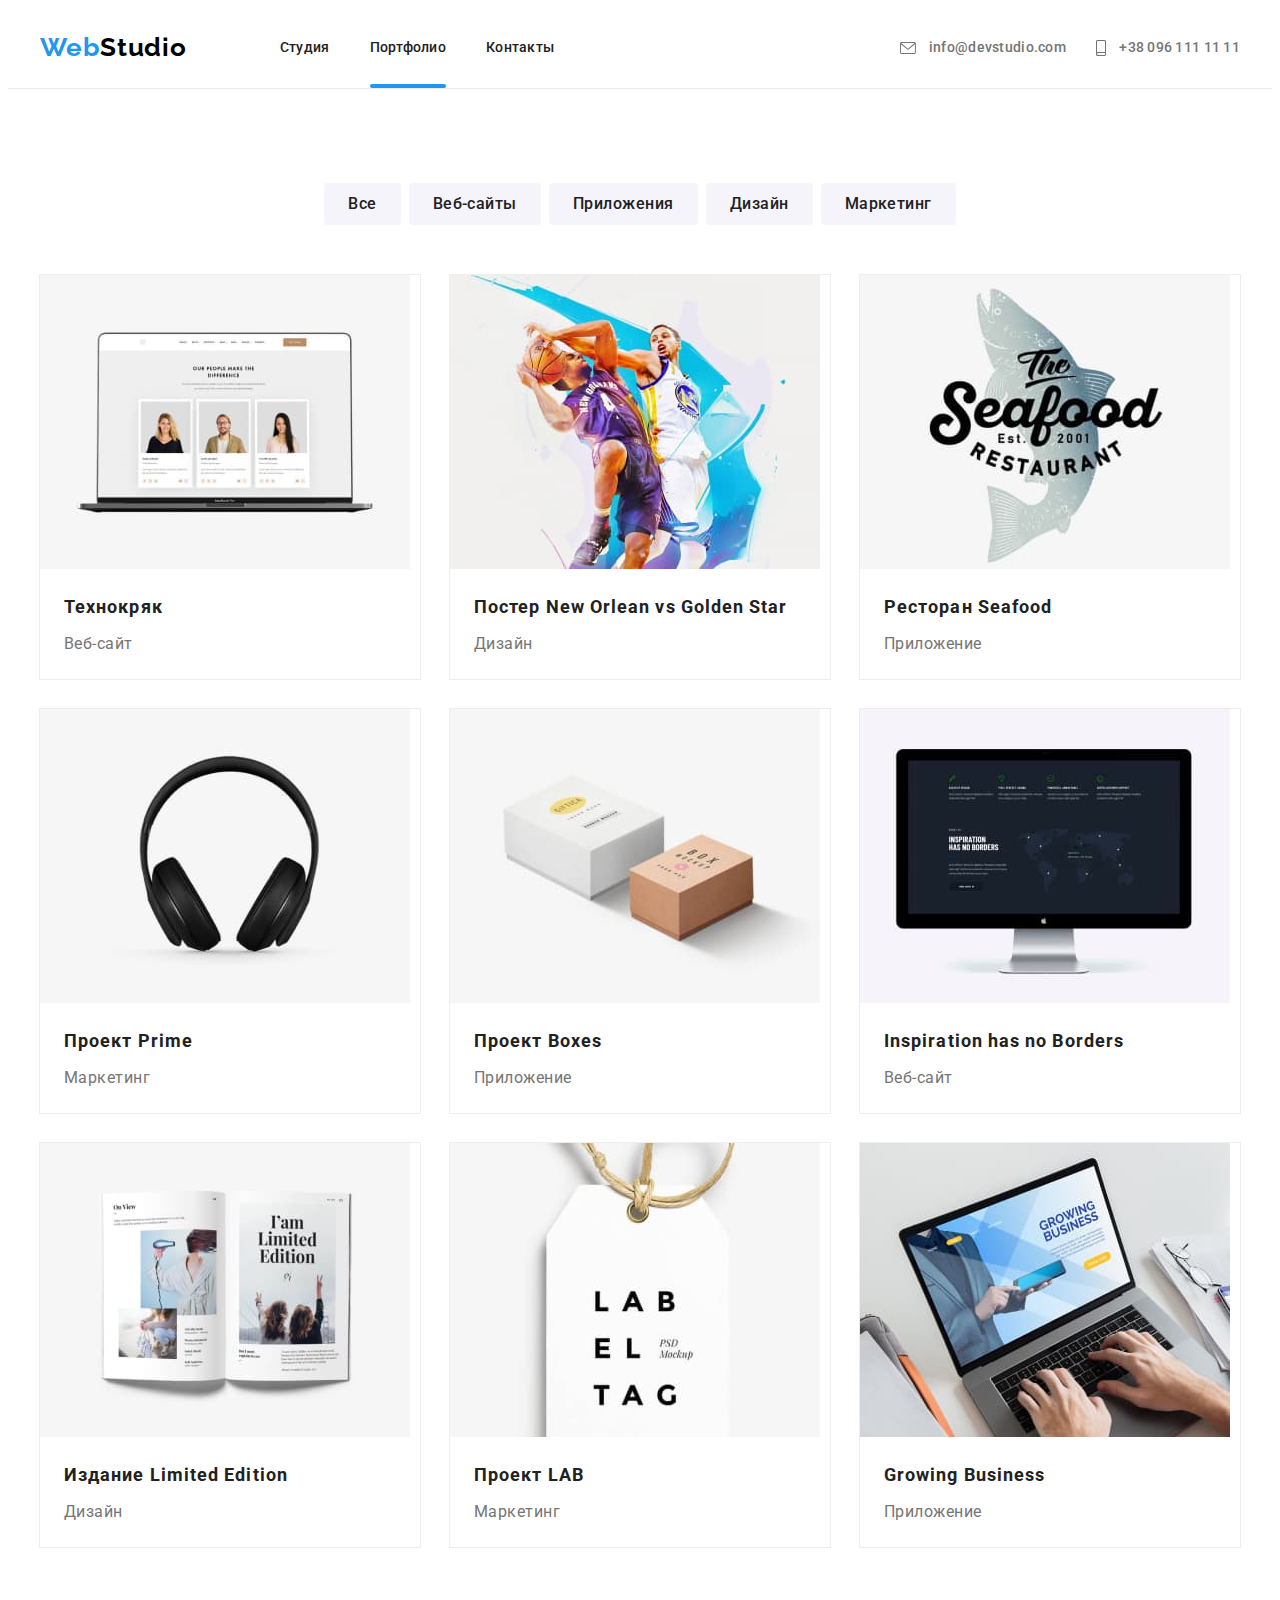
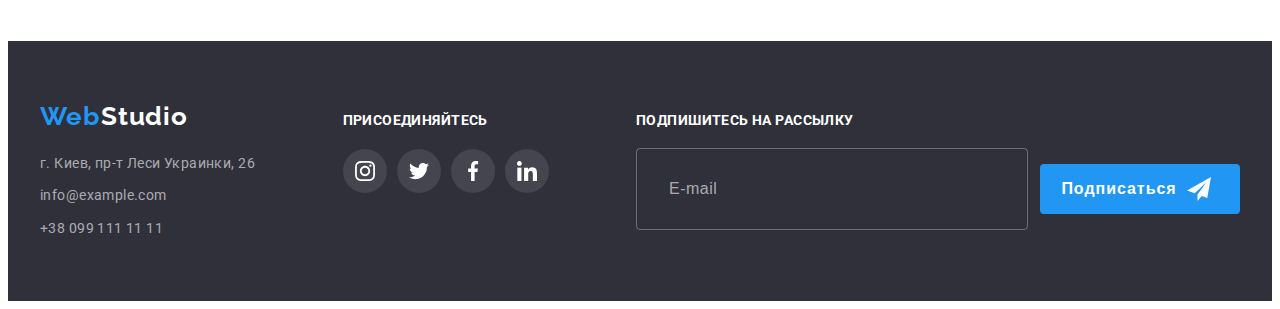
==== portfolio.html @ 78d4ad28 "align svg" ====
<!DOCTYPE html>
<html lang="ru">
  <head>
    <meta charset="UTF-8" />
    <meta http-equiv="X-UA-Compatible" content="IE=edge" />
    <meta name="viewport" content="width=device-width, initial-scale=1.0" />
    <title lang="en">Portfolio</title>
    <link rel="preconnect" href="https://fonts.googleapis.com" />
    <link rel="preconnect" href="https://fonts.gstatic.com" crossorigin />
    <link
      href="https://fonts.googleapis.com/css2?family=Raleway:wght@700&family=Roboto:wght@400;500;700;900&display=swap"
      rel="stylesheet"
    />
    <link
      rel="stylesheet"
      href="https://cdnjs.cloudflare.com/ajax/libs/modern-normalize/1.1.0/modern-normalize.min.css"
      integrity="sha512-wpPYUAdjBVSE4KJnH1VR1HeZfpl1ub8YT/NKx4PuQ5NmX2tKuGu6U/JRp5y+Y8XG2tV+wKQpNHVUX03MfMFn9Q=="
      crossorigin="anonymous"
      referrerpolicy="no-referrer"
    />
    <link rel="stylesheet" href="./css/styles.css" />
  </head>
  <body>
    <!--header-->
    <header class="header">
      <div class="container nav-holder">
        <nav class="header-navigation">
          <a class="header-logo link" href="/">
            <span class="header-web" lang="en">Web</span>
            <span class="header-studio" lang="en">Studio</span>
          </a>
          <ul class="header-list list">
            <li class="header-item">
              <a class="header-link link" href="./index.html">Студия</a>
            </li>
            <li class="header-item">
              <a class="header-link link underline" href="./portfolio.html"
                >Портфолио</a
              >
            </li>
            <li class="header-item">
              <a class="header-link link" href="">Контакты</a>
            </li>
          </ul>
        </nav>
        <ul class="header-contacts-list list">
          <li class="header-contacts">
            <a class="header-mail link" href="mailto:info@devstudio.com ">
              <svg class="header-icon" width="16" height="12">
                <use href="./images/decore/icons.svg#icon-envelope"></use>
              </svg>
              info@devstudio.com
            </a>
          </li>
          <li class="header-contacts">
            <a class="header-tel link" href="tel:+380961111111">
              <svg class="header-icon" width="10" height="16">
                <use href="./images/decore/icons.svg#icon-tel"></use>
              </svg>
              +38 096 111 11 11
            </a>
          </li>
        </ul>
      </div>
    </header>
    <!--main section-->
    <main class="main">
      <section class="portfolio section">
        <div class="container">
          <h1 class="portfolio-title section-title">Портфолио</h1>
          <!--Filters-->
          <ul class="filters list">
            <li class="filters-item">
              <button class="filters-btn" type="button">Все</button>
            </li>
            <li class="filters-item">
              <button class="filters-btn" type="button">Веб-сайты</button>
            </li>
            <li class="filters-item">
              <button class="filters-btn" type="button">Приложения</button>
            </li>
            <li class="filters-item">
              <button class="filters-btn" type="button">Дизайн</button>
            </li>
            <li class="filters-item">
              <button class="filters-btn" type="button">Маркетинг</button>
            </li>
          </ul>
          <!--Projects-->
          <ul class="projects list">
            <li class="projects-item">
              <a class="projects-link link" href="">
                <div class="projects-overlay">
                  <img
                    class="projects-img"
                    src="./images/portfolio-section/portfolio1.jpg"
                    alt="компьютер с открытым веб-сайтом"
                    width="370"
                    height="294"
                  />
                  <div class="projects-item-description">
                    <p class="projects-item-text">
                      Технокряк это современная площадка распространения
                      коронавируса. Компании используют эту платформу для
                      цифрового шпионажа и атак на защищённые сервера
                      конкурентов.
                    </p>
                  </div>
                </div>
                <div class="projects-content">
                  <h2 class="projects-title">Технокряк</h2>
                  <p class="projects-text">Веб-сайт</p>
                </div>
              </a>
            </li>
            <li class="projects-item">
              <a class="projects-link link" href="">
                <div class="projects-overlay">
                  <img
                    class="projects-img"
                    src="./images/portfolio-section/portfolio2.jpg"
                    alt="Два баскетболиста сражаются за мяч на цветном фоне"
                    width="370"
                    height="294"
                  />
                  <div class="projects-item-description">
                    <p class="projects-item-text">
                      Технокряк это современная площадка распространения
                      коронавируса. Компании используют эту платформу для
                      цифрового шпионажа и атак на защищённые сервера
                      конкурентов.
                    </p>
                  </div>
                </div>
                <div class="projects-content">
                  <h2 class="projects-title">
                    Постер <span lang="en"> New Orlean vs Golden Star</span>
                  </h2>
                  <p class="projects-text">Дизайн</p>
                </div>
              </a>
            </li>

            <li class="projects-item">
              <a class="projects-link link" href="">
                <div class="projects-overlay">
                  <img
                    class="projects-img"
                    src="./images/portfolio-section/portfolio3.jpg"
                    alt="логотип ресторана морепродуктов: рыба, а на ней название ресторана"
                    width="370"
                    height="294"
                  />
                  <div class="projects-item-description">
                    <p class="projects-item-text">
                      Технокряк это современная площадка распространения
                      коронавируса. Компании используют эту платформу для
                      цифрового шпионажа и атак на защищённые сервера
                      конкурентов.
                    </p>
                  </div>
                </div>
                <div class="projects-content">
                  <h2 class="projects-title">
                    Ресторан <span lang="en"> Seafood</span>
                  </h2>
                  <p class="projects-text">Приложение</p>
                </div>
              </a>
            </li>
            <li class="projects-item">
              <a class="projects-link link" href="">
                <div class="projects-overlay">
                  <img
                    class="projects-img"
                    src="./images/portfolio-section/portfolio4.jpg"
                    alt="черные наушники на елом фоне"
                    width="370"
                    height="294"
                  />
                  <div class="projects-item-description">
                    <p class="projects-item-text">
                      Технокряк это современная площадка распространения
                      коронавируса. Компании используют эту платформу для
                      цифрового шпионажа и атак на защищённые сервера
                      конкурентов.
                    </p>
                  </div>
                </div>
                <div class="projects-content">
                  <h2 class="projects-title">
                    Проект <span lang="en">Prime</span>
                  </h2>
                  <p class="projects-text">Маркетинг</p>
                </div>
              </a>
            </li>
            <li class="projects-item">
              <a class="projects-link link" href="">
                <div class="projects-overlay">
                  <img
                    class="projects-img"
                    src="./images/portfolio-section/portfolio5.jpg"
                    alt="2 коробки разных размеров и цветов"
                    width="370"
                    height="294"
                  />
                  <div class="projects-item-description">
                    <p class="projects-item-text">
                      Технокряк это современная площадка распространения
                      коронавируса. Компании используют эту платформу для
                      цифрового шпионажа и атак на защищённые сервера
                      конкурентов.
                    </p>
                  </div>
                </div>
                <div class="projects-content">
                  <h2 class="projects-title">
                    Проект <span lang="en"> Boxes</span>
                  </h2>
                  <p class="projects-text">Приложение</p>
                </div>
              </a>
            </li>
            <li class="projects-item">
              <a class="projects-link link" href="">
                <div class="projects-overlay">
                  <img
                    class="projects-img"
                    src="./images/portfolio-section/portfolio6.jpg"
                    alt="Монитор компьютера с открытой веб-страницей"
                    width="370"
                    height="294"
                  />
                  <div class="projects-item-description">
                    <p class="projects-item-text">
                      Технокряк это современная площадка распространения
                      коронавируса. Компании используют эту платформу для
                      цифрового шпионажа и атак на защищённые сервера
                      конкурентов.
                    </p>
                  </div>
                </div>
                <div class="projects-content">
                  <h2 class="projects-title" lang="en">
                    Inspiration has no Borders
                  </h2>
                  <p class="projects-text">Веб-сайт</p>
                </div>
              </a>
            </li>
            <li class="projects-item">
              <a class="projects-link link" href="">
                <div class="projects-overlay">
                  <img
                    class="projects-img"
                    src="./images/portfolio-section/portfolio7.jpg"
                    alt="Разворот глянцевого журнала"
                    width="370"
                    height="294"
                  />
                  <div class="projects-item-description">
                    <p class="projects-item-text">
                      Технокряк это современная площадка распространения
                      коронавируса. Компании используют эту платформу для
                      цифрового шпионажа и атак на защищённые сервера
                      конкурентов.
                    </p>
                  </div>
                </div>
                <div class="projects-content">
                  <h2 class="projects-title">
                    Издание <span lang="en">Limited Edition</span>
                  </h2>
                  <p class="projects-text">Дизайн</p>
                </div>
              </a>
            </li>
            <li class="projects-item">
              <a class="projects-link link" href="">
                <div class="projects-overlay">
                  <img
                    class="projects-img"
                    src="./images/portfolio-section/portfolio8.jpg"
                    alt="Бумажный ярлычок на нитке"
                    width="370"
                    height="294"
                  />
                  <div class="projects-item-description">
                    <p class="projects-item-text">
                      Технокряк это современная площадка распространения
                      коронавируса. Компании используют эту платформу для
                      цифрового шпионажа и атак на защищённые сервера
                      конкурентов.
                    </p>
                  </div>
                </div>
                <div class="projects-content">
                  <h2 class="projects-title">
                    Проект <span lang="en">LAB </span>
                  </h2>
                  <p class="projects-text">Маркетинг</p>
                </div>
              </a>
            </li>
            <li class="projects-item">
              <a class="projects-link link" href="">
                <div class="projects-overlay">
                  <img
                    class="projects-img"
                    src="./images/portfolio-section/portfolio9.jpg"
                    alt="Ноутбук с открытой страницей сайта"
                    width="370"
                    height="294"
                  />
                  <div class="projects-item-description">
                    <p class="projects-item-text">
                      Технокряк это современная площадка распространения
                      коронавируса. Компании используют эту платформу для
                      цифрового шпионажа и атак на защищённые сервера
                      конкурентов.
                    </p>
                  </div>
                </div>
                <div class="projects-content">
                  <h2 class="projects-title" lang="en">Growing Business</h2>
                  <p class="projects-text">Приложение</p>
                </div>
              </a>
            </li>
          </ul>
        </div>
      </section>
    </main>

    <footer class="footer">
      <div class="container footer-links">
        <address class="footer-address">
          <a class="footer-logo link" href="/">
            <span class="footer-web" lang="en">Web</span>
            <span class="footer-studio" lang="en">Studio</span>
          </a>
          <ul class="footer-contacts list">
            <li class="footer-contact-item">
              <a
                class="footer-address-link link"
                href="https://goo.gl/maps/x1Q4HFGsdDY8duNA9"
                target="_blank"
                rel="noopener noreferrer"
              >
                г. Киев, пр-т Леси Украинки, 26
              </a>
            </li>
            <li class="footer-contact-item">
              <a
                class="footer-address-link mail link"
                href="mailto:info@example.com"
                >info@example.com</a
              >
            </li>
            <li class="footer-contact-item">
              <a class="footer-address-link tel link" href="tel:+380991111111"
                >+38 099 111 11 11</a
              >
            </li>
          </ul>
        </address>
        <div class="footer-social">
          <h2 class="footer-social-title">присоединяйтесь</h2>
          <ul class="footer-social-list list">
            <li class="footer-social-item">
              <a href="" class="footer-social-link link">
                <svg class="footer-social-icon" width="20" height="20">
                  <use href="./images/decore/icons.svg#icon-instagram"></use>
                </svg>
              </a>
            </li>
            <li class="footer-social-item">
              <a href="" class="footer-social-link link">
                <svg class="footer-social-icon" width="20" height="20">
                  <use href="./images/decore/icons.svg#icon-twitter"></use>
                </svg>
              </a>
            </li>
            <li class="footer-social-item">
              <a href="" class="footer-social-link link">
                <svg class="footer-social-icon" width="20" height="20">
                  <use href="./images/decore/icons.svg#icon-facebook"></use>
                </svg>
              </a>
            </li>
            <li class="footer-social-item">
              <a href="" class="footer-social-link link">
                <svg class="footer-social-icon" width="20" height="20">
                  <use href="./images/decore/icons.svg#icon-linkedin"></use>
                </svg>
              </a>
            </li>
          </ul>
        </div>
        <!-- NEW form  -->

        <form action="#" class="footer-form">
          <h2 class="footer-email-title">Подпишитесь на рассылку</h2>
          <div class="footer-email-send">
            <input
              class="footer-email-input"
              type="email"
              name="email"
              id="footer-email"
              placeholder="E-mail"
            />
            <button type="submit" class="footer-btn">
              Подписаться
              <svg class="footer-icon-send" width="24" height="24">
                <use href="./images/decore/icons.svg#icon-send"></use>
              </svg>
            </button>
          </div>
        </form>
      </div>
    </footer>
  </body>
</html>
---- css/styles.css ----
/* -------------------------------------CSS Custom Properties------------------------- */
:root {
  --main-title-color: #ffffff;
  --title-color: #212121;
  --main-text-color: #757575;
  --main-accent-color: #2196f3;
  --logo-color: #000000;
  --footer-contacts-color: #ffffff99;
  /* --main-background-color: #e5e5e5; */
  --secondary-background-color: #ffffff;
  --header-color: #ffffff;
  --footer-color: #2f303a;
  --background-section: #f5f4fa;
  --first-button-color: #f5f4fa;
  --second-button-color: #2196f3;
  --card-border-color: #eeeeee;
  --project-item-gap: 30px;
  --social-network-main-color: #afb1b8;
  --social-network-accent-color: #ffffff;
  --timing-function: cubic-bezier(0.4, 0, 0.2, 1);
}

/*--------------------------Service Classes--------------------------------------------*/
/* NEW Utility !!! should be first/higher in the document  */
.list {
  /* ressets all the things given/set by browser */
  margin: 0;
  padding: 0;
  list-style: none;
}
.link {
  text-decoration: none;
  color: inherit;
}

.container {
  margin-left: auto;
  margin-right: auto;
  width: 1200px;

  padding-left: 15px;
  padding-right: 15px;
  /* outline: 1px solid blue; */
}

.section-title {
  margin-top: 0;
  margin-bottom: 50px;
  /* ok? */

  font-weight: bold;
  font-size: 36px;
  line-height: 1.17;
  text-align: center;
  letter-spacing: 0.03em;
  color: var(--title-color);
}
.section {
  padding-bottom: 94px;
  padding-top: 94px;
}

/* --------------------------------Main Selectors------------------------------------- */

button {
  cursor: pointer;
}
body {
  /* margin: 0; */
  background-color: var(--secondary-background-color);
  font-family: "Roboto", sans-serif;
  /* font-style: normal; */
  font-weight: normal;
  font-size: 14px;
  line-height: 1.71;
  letter-spacing: 0.03em;
  color: var(--main-text-color);
}
/* general resset of styles to do less work in each section  */
h1,
h2,
h3,
h4,
h5,
h6,
p {
  margin: 0;
  padding: 0;
}

/* свойства для корректного отображения картинок */
img {
  display: block;
  max-width: 100%;
  height: auto;
}
/* --------------------------------Header--------------------------------------------- */
.header {
  background-color: var(--header-color);
  border-bottom: 1px solid #ececec;
}

.nav-holder {
  display: flex;
  align-items: center;
}

.header-navigation {
  display: flex;
  /* выравниваем относительно поперечной оси, то есть высоты*/
  align-items: center;
  /*растягиваем по нужным сторонам  */
  justify-content: center;
}

.header-logo {
  font-family: "Raleway", sans-serif;
  font-style: normal;
  font-weight: bold;
  font-size: 26px;
  line-height: 1.19;
  letter-spacing: 0.03em;
  word-spacing: -6px;
  padding-top: 24px;
  padding-bottom: 25px;
}
.header-web {
  color: var(--main-accent-color);
}
.header-studio {
  color: var(--logo-color);
}

.header-list {
  display: flex;
  margin-left: 93px;
}

/* очистка крайней геометрии: один из вариантов .header-item: last child {
  margin-right: 0;/* .header-item+header-item{
  margin-left: 40px; или как я сделала  */
.header-item:not(:last-child) {
  margin-right: 40px;
}

/* ссылка - строчный элемент, чтобы работали паддинги, надо сделать ее блочной или строчно-блочной, но там тогда зазор справа */
.header-link {
  /* geometry */
  display: flex;
  padding-top: 32px;
  padding-bottom: 32px;
  /* font + stiles  */
  font-weight: 500;
  font-size: 14px;
  line-height: 1.14;
  letter-spacing: 0.02em;
  color: var(--title-color);
  /* decore */
  position: relative;
  transition: color 250ms var(--timing-function);
}

.header-link:hover,
.header-link:focus {
  color: var(--main-accent-color);
}

.header-link.underline::after {
  content: "";
  width: 100%;
  height: 4px;
  background-color: var(--main-accent-color);
  border-radius: 2px;
  position: absolute;
  left: 0;
  bottom: 0;
}
.header-contacts-list .link {
  font-weight: 500;
  font-size: 14px;
  line-height: 1.14;
  letter-spacing: 0.02em;
  color: var(--main-text-color);
}
.header-contacts-list .link:hover,
.header-contacts-list .link:focus {
  color: var(--main-accent-color);
}

.header-contacts-list {
  display: flex;
  margin-left: auto;
}

.header-contacts {
  /* padding-top: 32px;
  padding-bottom: 32px; */
  display: flex;
  align-items: center;
}
.header-contacts + .header-contacts {
  margin-left: var(--project-item-gap);
}
.header-mail,
.header-tel {
  transition: color 250ms var(--timing-function);
}
.header-icon {
  display: inline-block;
  vertical-align: middle;
  margin-right: 10px;
  fill: currentColor;
}

/* ----------------------------------------------------Footer----------------------------------------------- */
.footer {
  background-color: var(--footer-color);
  padding-top: 60px;
  padding-bottom: 60px;
}

/*------------------------------------------------------ contact links---------------------------------------- */

.footer-address-link {
  font-family: "Roboto", sans-serif;
  font-style: normal;
  font-weight: normal;
  font-size: 14px;
  line-height: 1.71;
  letter-spacing: 0.03em;
  color: var(--footer-contacts-color);
  transition: color 250ms var(--timing-function);
}
.footer-address-link:hover,
.footer-address-link:focus {
  color: var(--main-title-color);
}
/*--------------------------------------------------------logo------------------------------------------------*/
.footer-logo {
  display: inline-block;
  margin-bottom: 20px;

  font-family: "Raleway", sans-serif;
  font-style: normal;
  font-weight: bold;
  font-size: 26px;
  line-height: 1.19;
  letter-spacing: 0.03em;
  /*--------------------------------------------add negative word-spacing to bring letters together----------*/
  word-spacing: -5px;
}
.footer-contact-item:not(:last-child) {
  margin-bottom: 9px;
}
.footer-web {
  color: var(--main-accent-color);
}
.footer-studio {
  color: var(--main-title-color);
}

/* --------------- */
.footer-links {
  display: flex;
  align-items: baseline;
  justify-content: space-between;
}

.footer-address {
  display: flex;
  flex-direction: column;
}

.footer-contacts {
  display: flex;
  flex-direction: column;
}
/* ---- */

.footer-social {
  display: flex;
  flex-direction: column;
  /* margin-left: 70px; */
  /* padding-top: 12px; */
}
.footer-social-title {
  margin-bottom: 20px;
  color: var(--main-title-color);
  font-weight: bold;
  font-size: 14px;
  line-height: 1.14;
  letter-spacing: 0.03em;
  text-transform: uppercase;
}
.footer-social-list {
  display: flex;
}

.footer-social-item {
  width: 44px;
  height: 44px;
}
.footer-social-item + .footer-social-item {
  margin-left: 10px;
}
.footer-social-link {
  width: 100%;
  height: 100%;
  border-radius: 50%;
  display: flex;
  align-items: center;
  justify-content: center;
  background-color: rgba(255, 255, 255, 0.1);
  color: var(--social-network-accent-color);
  transition: background-color 250ms var(--timing-function);
}

.footer-social-link:hover,
.footer-social-link:focus {
  color: var(--main-title-color);
  background-color: var(--main-accent-color);
}
.footer-social-icon {
  fill: currentColor;
}

/* ----------------------footer--email--form--------------- */

.footer-email-send {
  display: flex;
  align-items: center;
  justify-content: center;
}

.footer-email-title {
  margin-bottom: 20px;

  font-weight: 700;
  font-size: 14px;
  line-height: 16px;
  letter-spacing: 0.03em;
  text-transform: uppercase;

  color: var(--main-title-color);
}
.footer-email-input {
  width: 358px;
  height: 50px;

  border: 1px solid rgba(255, 255, 255, 0.3);
  box-shadow: (0px 4px 4px rgba(0, 0, 0, 0.15));
  border-radius: 4px;
  background-color: transparent;
  /* outline: none; */
  color: rgba(255, 255, 255, 0.6);
  font-size: 16px;
  line-height: 1.25;

  letter-spacing: 0.03em;
  padding: 15px 16px;
}

.footer-email-input::placeholder {
  padding: 15px 16px;

  font-size: 16px;
  line-height: 1.25;

  letter-spacing: 0.03em;

  color: rgba(255, 255, 255, 0.6);
}

.footer-btn {
  display: flex;
  align-items: center;
  justify-content: center;

  width: 200px;
  height: 50px;

  font-weight: 700;
  font-size: 16px;
  line-height: 1.87;
  text-align: center;
  letter-spacing: 0.06em;
  color: var(--main-title-color);

  align-self: center;

  border-radius: 4px;
  border: 1px solid var(--second-button-color);
  border-color: transparent;
  transition: box-shadow 250ms var(--timing-function);

  margin-left: 12px;
  background-color: var(--second-button-color);
}

.footer-icon-send {
  margin: 13px 8px 13px 10px;
}

.footer-btn:focus,
.footer-btn:hover {
  box-shadow: 0px 4px 4px rgba(0, 0, 0, 0.15);
}
/* ------------------------------------------------MAIN SECTION PORTFOLIO---------------------------- */

/* ------------------------------------------------Filters-------------------------------------------- */
.filters-btn {
  font-family: "Roboto", sans-serif;
  font-style: normal;
  font-weight: 500;
  font-size: 16px;
  line-height: 1.62;
  text-align: center;
  letter-spacing: 0.03em;
  color: var(--title-color);
  background-color: var(--first-button-color);
  cursor: pointer;
  border-radius: 4px;
  border-color: transparent;
  padding: 6px 22px;
  transition: color 250ms var(--timing-function),
    box-shadow 250ms var(--timing-function),
    background-color 250ms var(--timing-function);
}

.filters-btn:hover,
.filters-btn:focus,
.filters-btn:active {
  color: var(--main-title-color);
  background-color: var(--second-button-color);
  box-shadow: 0px 4px 4px rgba(0, 0, 0, 0.25);
}

.filters {
  display: flex;
  align-items: center;
  justify-content: center;
  margin-bottom: 50px;
}
.filters-item:not(:last-child) {
  margin-right: 8px;
}
/*------------------------------------------Portfolio: Projects---------------------------------------- */
.portfolio-title {
  display: none;
}
.projects {
  display: flex;
  flex-wrap: wrap;
  margin-left: calc(-1 * var(--project-item-gap));
  margin-top: calc(-1 * var(--project-item-gap));
}

.projects-item {
  flex-basis: calc(100% / 3 - var(--project-item-gap));
  margin-left: var(--project-item-gap);
  margin-top: var(--project-item-gap);
  outline: 1px solid var(--card-border-color);
  background-color: var(--secondary-background-color);
  transition: box-shadow 250ms cubic-bezier(0.4, 0, 0.2, 1);
  /* overflow: hidden; */
}
.projects-item:hover,
.projects-item:focus {
  box-shadow: 0px 4px 4px rgba(0, 0, 0, 0.25);
}

.projects-overlay {
  position: relative;
  top: 0;
  left: 0;
  /* hides excess overlay */
  overflow: hidden;
}

.projects-img {
  display: block;
  max-width: 100%;
  /* height: auto; */
}
.projects-title {
  margin-top: 0;
  margin-bottom: 0;
  font-weight: bold;
  font-size: 18px;
  line-height: 2;
  letter-spacing: 0.06em;
  color: var(--title-color);
}

.projects-text {
  margin-top: 4px;
  margin-bottom: 0;
  font-size: 16px;
  line-height: 1.87;
  letter-spacing: 0.03em;
  color: var(--main-text-color);
  overflow: auto;
}

.projects-content {
  padding: 20px 24px;
}

/* verlay & text  */
.projects-item-description {
  width: 100%;
  height: 100%;
  background-color: rgba(33, 150, 243, 0.9);
  display: inline-block;
  position: absolute;
  top: 0;
  left: 0;
  /* unlike display we can add animation to opacity   */
  opacity: 0;
  transition: transform 250ms cubic-bezier(0.4, 0, 0.2, 1);
  transform: translateY(100%);
}

/* при ховере на projects-item примени на ..description эти стили */
.projects-item:hover .projects-item-description,
.projects-item:focus .projects-item-description {
  opacity: 1;
  transform: translateY(0);
}
.projects-item-text {
  font-weight: 400;
  font-size: 18px;
  line-height: 1.56;
  letter-spacing: 0.03em;
  color: var(--main-title-color);
  text-align: left;
  width: 370px;
  height: auto;
  padding: 63px 24px;
}

/* ---------Main WEB STUDIO --------------------------- */
/* --------------------------Heroe/ Banner/ order a service ------------------------------------------------ */

.order-service {
  padding-top: 200px;
  padding-bottom: 200px;
  background-color: var(--footer-color);
  background-image: linear-gradient(
      rgba(47, 48, 58, 0.4),
      rgba(47, 48, 58, 0.4)
    ),
    url(../images/decore/bg.jpg);
  background-repeat: no-repeat;
  background-position: center;
  background-size: cover;

  text-align: center;
}
.order-service-title {
  /* margin-top: 0; */
  margin-bottom: 30px;
  margin-left: auto;
  margin-right: auto;
  width: 696px;

  font-weight: 900;
  font-size: 44px;
  line-height: 1.36;

  letter-spacing: 0.06em;
  text-transform: uppercase;
  color: var(--main-title-color);
}
.order-service-btn {
  display: flex;
  align-items: center;
  text-align: center;
  border-radius: 4px;
  border: 1px solid var(--second-button-color);
  border-color: transparent;
  align-self: center;
  margin: 0 auto;
  width: 200px;
  height: 50px;
  justify-content: center;

  box-shadow: 0px 4px 4px rgba(0, 0, 0, 0.15);

  font-weight: bold;
  font-size: 16px;
  line-height: 1.87;
  letter-spacing: 0.06em;
  color: var(--main-title-color);
  background-color: var(--second-button-color);
  /* cursor: pointer; */
}

.order-service-btn:active,
.order-service-btn:focus {
  color: var(--main-title-color);
}
/* -------------------Our Features----------------------------- */
.features {
  padding-bottom: 0;
}
.features-title {
  display: none;
}

.features-list {
  display: flex;
  align-items: center;
  justify-content: space-between;
}

.features-item {
  width: 270px;
}
.features-item-title {
  /* margin-top: 0; */
  margin-bottom: 10px;
  font-weight: 700;
  font-size: 14px;
  line-height: 1.14;
  text-transform: uppercase;
  color: var(--title-color);
}
.features-thumb {
  display: flex;
  align-items: center;
  justify-content: center;
  width: 270px;
  height: 120px;
  background-color: var(--background-section);
  border-radius: 4px;
  margin-bottom: 30px;
}

/* -----------------specialities----------- */

.specialities-list {
  display: flex;
  flex-wrap: wrap;
  margin-left: calc(-1 * var(--project-item-gap));
  margin-top: calc(-1 * var(--project-item-gap));
}

.specialities-item {
  flex-basis: calc(100% / 3 - var(--project-item-gap));
  margin-left: var(--project-item-gap);
  margin-top: var(--project-item-gap);
  position: relative;
  /* top: 0;
  left: 0; */
}

/* --- */
.specialities-item-lable {
  display: flex;
  justify-content: center;
  align-items: center;
  width: 370px;
  height: 70px;
  background-color: rgba(47, 48, 58, 0.8);
  position: absolute;
  bottom: 0;
  left: 0;
}

.specialities-item-text {
  font-weight: 700;
  font-size: 14px;
  line-height: 1.14;
  text-align: center;
  letter-spacing: 0.03em;
  text-transform: uppercase;
  color: var(--main-title-color);
}
/* -------------Our Team--------------- */
.team {
  background-color: var(--background-section);
}

.team-list {
  display: flex;
  /* flex-wrap: wrap; */
  margin-left: calc(-1 * var(--project-item-gap));
  margin-top: calc(-1 * var(--project-item-gap));
}

.team-card {
  padding-top: 30px;
  padding-bottom: 30px;
  box-shadow: 0px 4px 4px rgba(0, 0, 0, 0.25);
}
.team-item {
  background-color: var(--secondary-background-color);
  outline: 1px solid var(--card-border-color);
  border-radius: 4px;
  margin-top: var(--project-item-gap);
  margin-left: var(--project-item-gap);
}
.team-person {
  margin-top: 0px;
  margin-bottom: 10px;

  font-weight: 500;
  font-size: 16px;
  line-height: 1.19;
  text-align: center;
  letter-spacing: 0.03em;
  color: var(--title-color);
}
.team-text {
  margin-top: 0;
  margin-bottom: 0px;

  font-size: 16px;
  line-height: 1.19;
  text-align: center;
  letter-spacing: 0.03em;
  color: var(--main-text-color);
}

.team-social-list {
  display: flex;
  justify-content: center;
  margin-top: 16px;
}

.team-social-item {
  width: 44px;
  height: 44px;
}
.team-social-item + .team-social-item {
  margin-left: 10px;
}
.team-social-link {
  width: 100%;
  height: 100%;
  border-radius: 50%;
  display: flex;
  align-items: center;
  justify-content: center;
  background-color: var(--secondary-background-color);
  color: var(--social-network-main-color);
  transition: color 250ms var(--timing-function),
    background-color 250ms var(--timing-function);
}

.team-social-link:hover,
.team-social-link:focus {
  color: var(--social-network-accent-color);
  background-color: var(--main-accent-color);
}

.team-social-icon {
  fill: currentColor;
}

/* OUR CLIENTS  */
.clients-list {
  display: flex;
  align-items: center;
  justify-content: center;
}
.clients-item {
  width: 170px;
  height: 92px;
  border: 1px solid var(--social-network-main-color);
  border-radius: 4px;
  transition: border 250ms var(--timing-function);
}
.clients-item + .clients-item {
  margin-left: var(--project-item-gap);
}
.clients-link {
  width: 100%;
  height: 100%;
  display: flex;
  align-items: center;
  justify-content: center;
  color: var(--social-network-main-color);
  transition: color 250ms var(--timing-function);
}
.clients-link:hover,
.clients-link:focus {
  color: var(--main-accent-color);
}

.clients-item:hover,
.clients-item:focus {
  border: 1px solid var(--main-accent-color);
}

.clients-icon {
  fill: currentColor;
}

/*--------------- MODAL WINDOW------------ */

.backdrop {
  /* display: flex; */
  width: 100vw;
  height: 100vh;
  background-color: rgba(0, 0, 0, 0.2);
  position: fixed;
  top: 0;
  left: 0;
  opacity: 1;
  transition: opacity 250ms var(--timing-function),
    visibility 250ms var(--timing-function);
}
.is-hidden {
  visibility: hidden;
  opacity: 0;
  pointer-events: none;
}

/* when backdrop is hidden then modal takes these properties */
.backdrop.is-hidden .modal {
  transform: translate(-50%, -50%) scale(0.2);
}

.modal {
  /* min-width: 500px;
  min-height: 500px; */
  background-color: var(--secondary-background-color);
  border-radius: 4px;

  position: absolute;
  top: 50%;
  left: 50%;
  padding: 40px 40px;
  transform: translate(-50%, -50%);
  transform: translate(-50%, -50%) scale(1);
  transition: transform 250ms var(--timing-function);
}

.modal-close-btn {
  display: flex;
  justify-content: center;
  align-items: center;

  width: 30px;
  height: 30px;
  background-color: var(--secondary-background-color);
  border-radius: 50%;
  border: 1px solid rgba(0, 0, 0, 0.1);
  position: absolute;
  top: 8px;
  right: 8px;
  transition: fill 250ms var(--timing-function);
}
.modal-close-btn:hover,
.modal-close-btn:focus {
  fill: var(--main-accent-color);
}

/* ----------------------FORM------------------- */
.form {
  display: flex;
  flex-direction: column;
  align-items: center;
  justify-content: center;
  margin-bottom: 0;
}
.modal-title {
  font-weight: 700;
  font-size: 20px;
  line-height: 1.15;
  text-align: center;
  letter-spacing: 0.03em;
  color: var(--title-color);
  /* margin-top: 40px; */
  /* margin-left: 39px; */
  margin-bottom: 12px;
  /* margin-right: 41px; */
}
.modal-form {
  width: 448px;
  /* outline: 1px solid blue; */
  /* margin-left: auto;
  margin-right: auto; */
  /* padding: 0; */
}
.form-field {
  display: flex;
  flex-direction: column;
  /* outline: 1px solid green; */
  margin-bottom: 10px;
  position: relative;
}
.form-field:last-child {
  margin-bottom: 0;
}

/* --------reset the styles --------- */
.form-field input {
  margin: 0;
  padding: 11px 42px;
  border: 1px solid rgba(33, 33, 33, 0.2);
  border-radius: 4px;
  background-color: transparent;
  transition: border-color 250ms cubic-bezier(0.4, 0, 0.2, 1);
}
/* outline: none; */

.form-field label {
  margin-bottom: 4px;
  color: #757575;
  font-weight: normal;
  font-size: 12px;
  line-height: 1.16;
  letter-spacing: 0.01em;
}
.modal-form-input-icon {
  display: inline-block;
  width: 18px;
  height: 18px;
  /* margin: 11px 12px; */
  background-color: transparent;

  position: absolute;
  /* top: 40px; */
  top: 50%;
  left: 12px;

  /* outline: 1px solid tomato; */
  transition: fill 250ms var(--timing-function);
}

/* ~ choses all the neighbours below with the tag or selector; + the next neighbour */

.modal-form-input:hover ~ .modal-form-input-icon,
.modal-form-input:focus ~ .modal-form-input-icon {
  fill: var(--main-accent-color);
}

/* when form-field is focused apply styles to child: .modal-form-input-icon*/
.form-field:focus-within > .modal-form-input-icon {
  fill: var(--main-accent-color);
}
.form-field:focus-within > .modal-form-input {
  border: 1px solid var(--main-accent-color);
  outline: none;
}

.form-field textarea::placeholder {
  color: rgba(117, 117, 117, 0.5);
}
textarea {
  resize: none;
  padding: 12px 16px;
  border-radius: 4px;
  width: 448px;
  min-height: 120px;
  border: 1px solid rgba(33, 33, 33, 0.2);
  /* margin-bottom: 0; */
  transition: border-color 250ms cubic-bezier(0.4, 0, 0.2, 1);
}

.modal-form-input:hover,
.modal-form-input:focus {
  border-color: var(--main-accent-color);
}

/* ---------------------custom checkbox-------------------- */
.form-checkbox {
  /* outline: 1px solid teal; */
  display: flex;
  width: 425px;
  align-items: center;
  justify-content: center;
  margin: 20px 11px 30px 14px;
}

.form-checkbox-input {
  /* -webkit-appearance: none;
  -moz-appearance: none;
  appearance: none; */
  position: absolute;
  width: 1px;
  height: 1px;
  margin: -1px;
  border: 0;
  padding: 0;
  clip: rect(0 0 0 0);
  overflow: hidden;
}

.form-checkbox-icon {
  display: block;
  width: 16px;
  height: 15px;
  background-color: transparent;
  border-radius: 2px;
  border: 1px solid var(--title-color);
  margin-right: 7px;
}

.form-checkbox-input:checked + .form-checkbox-icon {
  background-color: var(--second-button-color);
  background-image: url(../images/decore/checked.svg);
  background-repeat: no-repeat;
  background-size: contain;
  background-origin: border-box;
  border: 1px solid var(--second-button-color);
}

.form-checkbox-text {
  display: flex;
  align-items: center;
  justify-content: center;

  font-size: 14px;
  line-height: 1.71;

  letter-spacing: 0.03em;

  color: var(--main-text-color);
}
.form-checkbox-link {
  text-decoration: underline;
  color: var(--main-accent-color);
  font-size: 14px;
  line-height: 1.71;

  letter-spacing: 0.03em;
}

/* Button */
.modal-form-btn {
  display: flex;
  align-items: center;
  justify-content: center;
  /* margin-bottom: 40px; */
}
.form-send-btn {
  display: flex;
  align-items: center;
  justify-content: center;

  width: 200px;
  height: 50px;

  font-weight: 700;
  font-size: 16px;
  line-height: 1.87;
  text-align: center;
  letter-spacing: 0.06em;
  color: var(--main-title-color);

  align-self: center;

  border-radius: 4px;
  border: 1px solid var(--second-button-color);
  border-color: transparent;
  transition: box-shadow 250ms var(--timing-function);

  margin-left: 12px;
  background-color: var(--second-button-color);
}
.form-send-btn:focus,
.form-send-btn:hover {
  box-shadow: 0px 4px 4px rgba(0, 0, 0, 0.15);
}
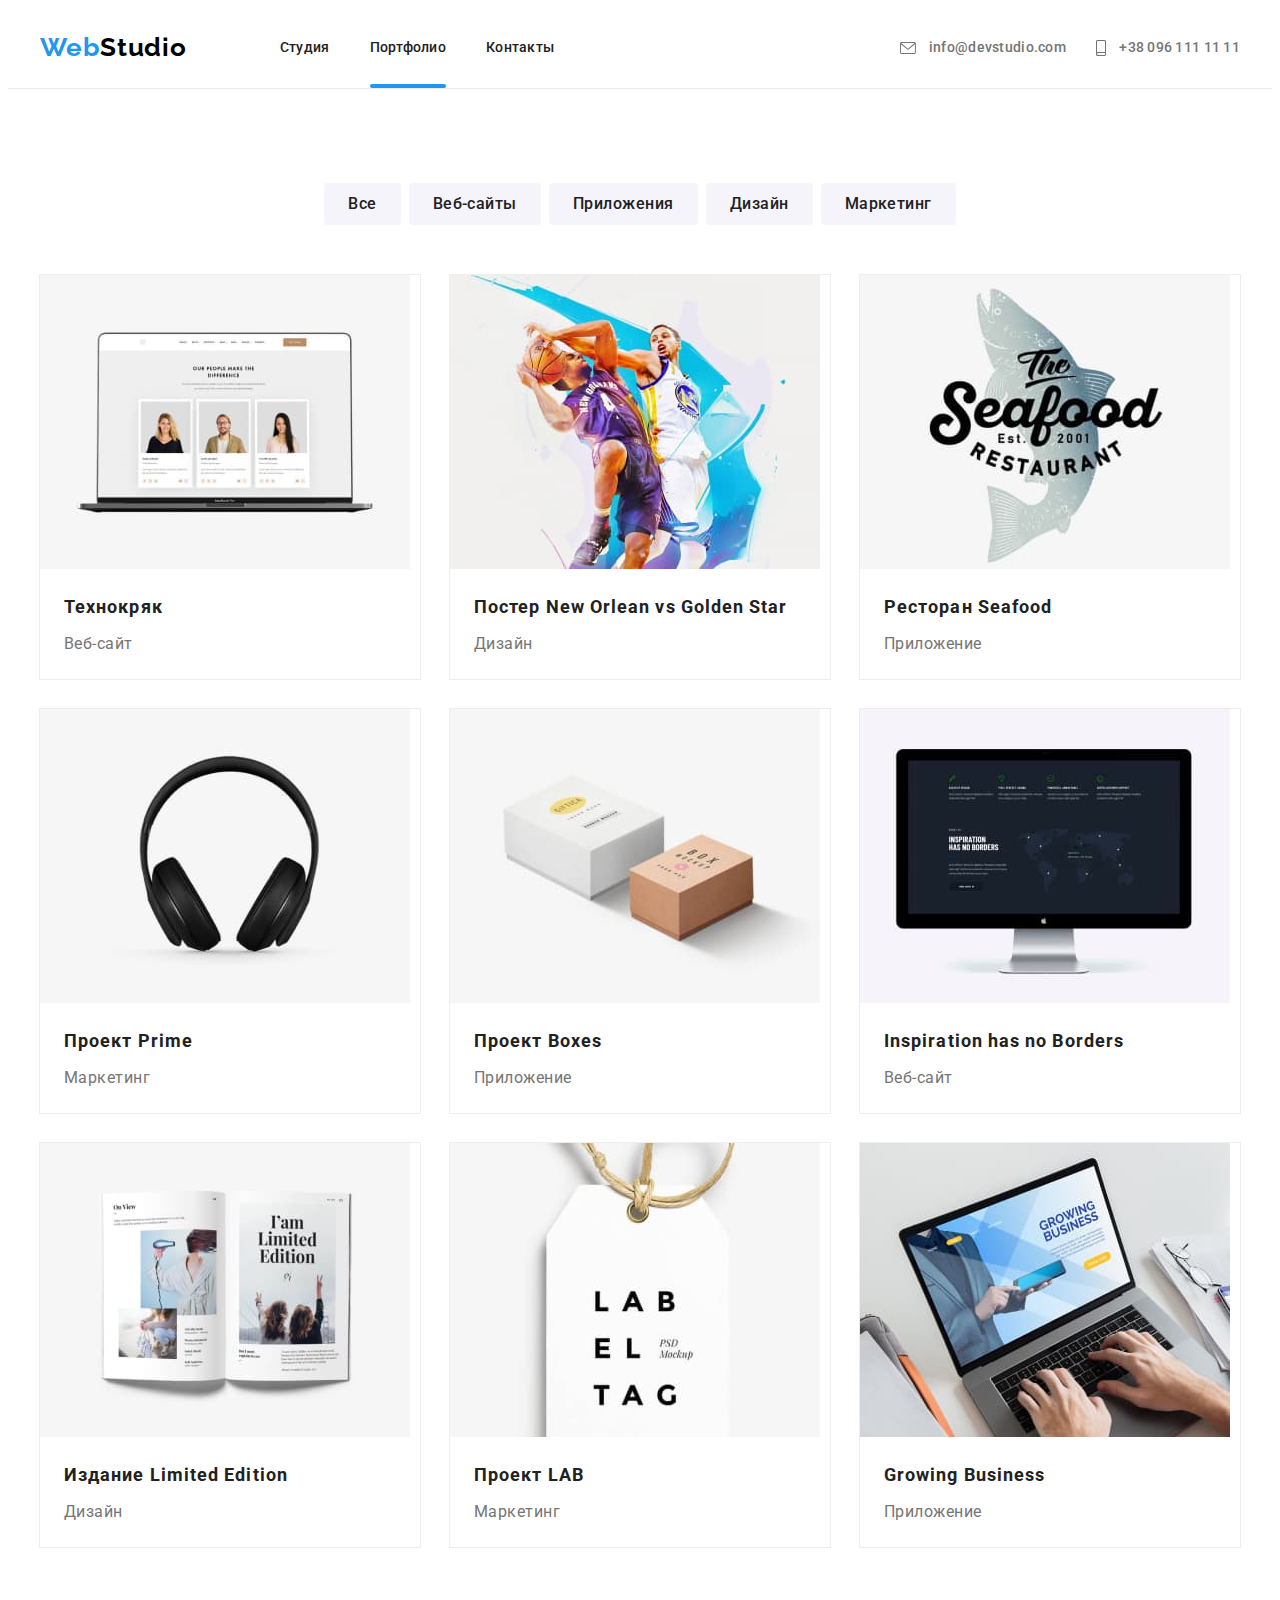
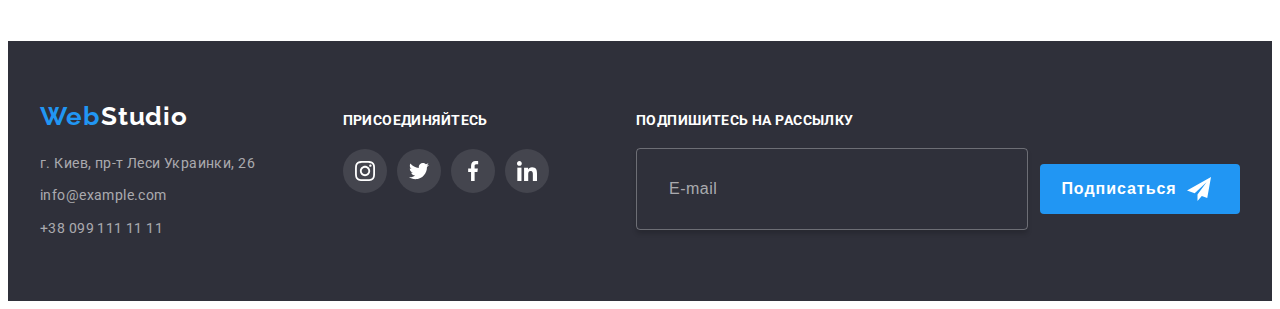
==== commit 9064f434: "style" ====
--- a/portfolio.html
+++ b/portfolio.html
@@ -18,7 +18,7 @@
       crossorigin="anonymous"
       referrerpolicy="no-referrer"
     />
-    <link rel="stylesheet" href="./css/styles.css" />
+    <link rel="stylesheet" href="./css/main.min.css" />
   </head>
   <body>
     <!--header-->
--- a/css/main.min.css
+++ b/css/main.min.css
@@ -0,0 +1 @@
+:root{--main-title-color: #ffffff;--title-color: #212121;--main-text-color: #757575;--main-accent-color: #2196f3;--logo-color: #000000;--footer-contacts-color: #ffffff99;--secondary-background-color: #ffffff;--header-color: #ffffff;--footer-color: #2f303a;--background-section: #f5f4fa;--first-button-color: #f5f4fa;--second-button-color: #2196f3;--card-border-color: #eeeeee;--project-item-gap: 30px;--social-network-main-color: #afb1b8;--social-network-accent-color: #ffffff;--timing-function: cubic-bezier(0.4, 0, 0.2, 1)}.list{margin:0;padding:0;list-style:none}.link{text-decoration:none;color:inherit}.container{margin-left:auto;margin-right:auto;width:1200px;padding-left:15px;padding-right:15px}.section-title{margin-top:0;margin-bottom:50px;font-weight:bold;font-size:36px;line-height:1.17;text-align:center;letter-spacing:.03em;color:var(--title-color)}.section{padding-bottom:94px;padding-top:94px}button{cursor:pointer}body{background-color:var(--secondary-background-color);font-family:"Roboto",sans-serif;font-weight:normal;font-size:14px;line-height:1.71;letter-spacing:.03em;color:var(--main-text-color)}h1,h2,h3,h4,h5,h6,p{margin:0;padding:0}img{display:block;max-width:100%;height:auto}.header{background-color:var(--header-color);border-bottom:1px solid #ececec}.nav-holder{display:flex;align-items:center}.header-navigation{display:flex;align-items:center;justify-content:center}.header-logo{font-family:"Raleway",sans-serif;font-style:normal;font-weight:bold;font-size:26px;line-height:1.19;letter-spacing:.03em;word-spacing:-6px;padding-top:24px;padding-bottom:25px}.header-web{color:var(--main-accent-color)}.header-studio{color:var(--logo-color)}.header-list{display:flex;margin-left:93px}.header-item:not(:last-child){margin-right:40px}.header-link{display:flex;padding-top:32px;padding-bottom:32px;font-weight:500;font-size:14px;line-height:1.14;letter-spacing:.02em;color:var(--title-color);position:relative;transition:color 250ms var(--timing-function)}.header-link:hover,.header-link:focus{color:var(--main-accent-color)}.header-link.underline::after{content:"";width:100%;height:4px;background-color:var(--main-accent-color);border-radius:2px;position:absolute;left:0;bottom:0}.header-contacts-list .link{font-weight:500;font-size:14px;line-height:1.14;letter-spacing:.02em;color:var(--main-text-color)}.header-contacts-list .link:hover,.header-contacts-list .link:focus{color:var(--main-accent-color)}.header-contacts-list{display:flex;margin-left:auto}.header-contacts{display:flex;align-items:center}.header-contacts+.header-contacts{margin-left:var(--project-item-gap)}.header-mail,.header-tel{transition:color 250ms var(--timing-function)}.header-icon{display:inline-block;vertical-align:middle;margin-right:10px;fill:currentColor}.order-service{padding-top:200px;padding-bottom:200px;background-color:var(--footer-color);background-image:linear-gradient(rgba(47, 48, 58, 0.4), rgba(47, 48, 58, 0.4)),url(../images/decore/bg.jpg);background-repeat:no-repeat;background-position:center;background-size:cover;text-align:center}.order-service-title{margin-bottom:30px;margin-left:auto;margin-right:auto;width:696px;font-weight:900;font-size:44px;line-height:1.36;letter-spacing:.06em;text-transform:uppercase;color:var(--main-title-color)}.order-service-btn{display:flex;align-items:center;text-align:center;border-radius:4px;border:1px solid var(--second-button-color);border-color:transparent;align-self:center;margin:0 auto;width:200px;height:50px;justify-content:center;box-shadow:0px 4px 4px rgba(0,0,0,.15);font-weight:bold;font-size:16px;line-height:1.87;letter-spacing:.06em;color:var(--main-title-color);background-color:var(--second-button-color)}.order-service-btn:active,.order-service-btn:focus{color:var(--main-title-color)}.features{padding-bottom:0}.features-title{display:none}.features-list{display:flex;align-items:center;justify-content:space-between}.features-item{width:270px}.features-item-title{margin-bottom:10px;font-weight:700;font-size:14px;line-height:1.14;text-transform:uppercase;color:var(--title-color)}.features-thumb{display:flex;align-items:center;justify-content:center;width:270px;height:120px;background-color:var(--background-section);border-radius:4px;margin-bottom:30px}.specialities-list{display:flex;flex-wrap:wrap;margin-left:calc(-1 * var(--project-item-gap));margin-top:calc(-1 * var(--project-item-gap))}.specialities-item{flex-basis:calc(100% / 3 - var(--project-item-gap));margin-left:var(--project-item-gap);margin-top:var(--project-item-gap);position:relative}.specialities-item-lable{display:flex;justify-content:center;align-items:center;width:370px;height:70px;background-color:rgba(47,48,58,.8);position:absolute;bottom:0;left:0}.specialities-item-text{font-weight:700;font-size:14px;line-height:1.14;text-align:center;letter-spacing:.03em;text-transform:uppercase;color:var(--main-title-color)}.team{background-color:var(--background-section)}.team-list{display:flex;margin-left:calc(-1 * var(--project-item-gap));margin-top:calc(-1 * var(--project-item-gap))}.team-card{padding-top:30px;padding-bottom:30px;box-shadow:0px 4px 4px rgba(0,0,0,.25)}.team-item{background-color:var(--secondary-background-color);outline:1px solid var(--card-border-color);border-radius:4px;margin-top:var(--project-item-gap);margin-left:var(--project-item-gap)}.team-person{margin-top:0px;margin-bottom:10px;font-weight:500;font-size:16px;line-height:1.19;text-align:center;letter-spacing:.03em;color:var(--title-color)}.team-text{margin-top:0;margin-bottom:0px;font-size:16px;line-height:1.19;text-align:center;letter-spacing:.03em;color:var(--main-text-color)}.team-social-list{display:flex;justify-content:center;margin-top:16px}.team-social-item{width:44px;height:44px}.team-social-item+.team-social-item{margin-left:10px}.team-social-link{width:100%;height:100%;border-radius:50%;display:flex;align-items:center;justify-content:center;background-color:var(--secondary-background-color);color:var(--social-network-main-color);transition:color 250ms var(--timing-function),background-color 250ms var(--timing-function)}.team-social-link:hover,.team-social-link:focus{color:var(--social-network-accent-color);background-color:var(--main-accent-color)}.team-social-icon{fill:currentColor}.clients-list{display:flex;align-items:center;justify-content:center}.clients-item{width:170px;height:92px;border:1px solid var(--social-network-main-color);border-radius:4px;transition:border 250ms var(--timing-function)}.clients-item+.clients-item{margin-left:var(--project-item-gap)}.clients-link{width:100%;height:100%;display:flex;align-items:center;justify-content:center;color:var(--social-network-main-color);transition:color 250ms var(--timing-function)}.clients-link:hover,.clients-link:focus{color:var(--main-accent-color)}.clients-item:hover,.clients-item:focus{border:1px solid var(--main-accent-color)}.clients-icon{fill:currentColor}.footer{background-color:var(--footer-color);padding-top:60px;padding-bottom:60px}.footer-address-link{font-family:"Roboto",sans-serif;font-style:normal;font-weight:normal;font-size:14px;line-height:1.71;letter-spacing:.03em;color:var(--footer-contacts-color);transition:color 250ms var(--timing-function)}.footer-address-link:hover,.footer-address-link:focus{color:var(--main-title-color)}.footer-logo{display:inline-block;margin-bottom:20px;font-family:"Raleway",sans-serif;font-style:normal;font-weight:bold;font-size:26px;line-height:1.19;letter-spacing:.03em;word-spacing:-5px}.footer-contact-item:not(:last-child){margin-bottom:9px}.footer-web{color:var(--main-accent-color)}.footer-studio{color:var(--main-title-color)}.footer-links{display:flex;align-items:baseline;justify-content:space-between}.footer-address{display:flex;flex-direction:column}.footer-contacts{display:flex;flex-direction:column}.footer-social{display:flex;flex-direction:column}.footer-social-title{margin-bottom:20px;color:var(--main-title-color);font-weight:bold;font-size:14px;line-height:1.14;letter-spacing:.03em;text-transform:uppercase}.footer-social-list{display:flex}.footer-social-item{width:44px;height:44px}.footer-social-item+.footer-social-item{margin-left:10px}.footer-social-link{width:100%;height:100%;border-radius:50%;display:flex;align-items:center;justify-content:center;background-color:rgba(255,255,255,.1);color:var(--social-network-accent-color);transition:background-color 250ms var(--timing-function)}.footer-social-link:hover,.footer-social-link:focus{color:var(--main-title-color);background-color:var(--main-accent-color)}.footer-social-icon{fill:currentColor}.footer-email-send{display:flex;align-items:center;justify-content:center}.footer-email-title{margin-bottom:20px;font-weight:700;font-size:14px;line-height:16px;letter-spacing:.03em;text-transform:uppercase;color:var(--main-title-color)}.footer-email-input{width:358px;height:50px;border:1px solid rgba(255,255,255,.3);box-shadow:0px 4px 4px rgba(0,0,0,.15);border-radius:4px;background-color:transparent;color:rgba(255,255,255,.6);font-size:16px;line-height:1.25;letter-spacing:.03em;padding:15px 16px}.footer-email-input::-moz-placeholder{padding:15px 16px;font-size:16px;line-height:1.25;letter-spacing:.03em;color:rgba(255,255,255,.6)}.footer-email-input:-ms-input-placeholder{padding:15px 16px;font-size:16px;line-height:1.25;letter-spacing:.03em;color:rgba(255,255,255,.6)}.footer-email-input::placeholder{padding:15px 16px;font-size:16px;line-height:1.25;letter-spacing:.03em;color:rgba(255,255,255,.6)}.footer-btn{display:flex;align-items:center;justify-content:center;width:200px;height:50px;font-weight:700;font-size:16px;line-height:1.87;text-align:center;letter-spacing:.06em;color:var(--main-title-color);align-self:center;border-radius:4px;border:1px solid var(--second-button-color);border-color:transparent;transition:box-shadow 250ms var(--timing-function);margin-left:12px;background-color:var(--second-button-color)}.footer-icon-send{margin:13px 8px 13px 10px}.footer-btn:focus,.footer-btn:hover{box-shadow:0px 4px 4px rgba(0,0,0,.15)}.backdrop{width:100vw;height:100vh;background-color:rgba(0,0,0,.2);position:fixed;top:0;left:0;opacity:1;transition:opacity 250ms var(--timing-function),visibility 250ms var(--timing-function)}.is-hidden{visibility:hidden;opacity:0;pointer-events:none}.backdrop.is-hidden .modal{transform:translate(-50%, -50%) scale(0.2)}.modal{background-color:var(--secondary-background-color);border-radius:4px;position:absolute;top:50%;left:50%;padding:40px 40px;transform:translate(-50%, -50%);transform:translate(-50%, -50%) scale(1);transition:transform 250ms var(--timing-function)}.modal-close-btn{display:flex;justify-content:center;align-items:center;width:30px;height:30px;background-color:var(--secondary-background-color);border-radius:50%;border:1px solid rgba(0,0,0,.1);position:absolute;top:8px;right:8px;transition:fill 250ms var(--timing-function)}.modal-close-btn:hover,.modal-close-btn:focus{fill:var(--main-accent-color)}.form{display:flex;flex-direction:column;align-items:center;justify-content:center;margin-bottom:0}.modal-title{font-weight:700;font-size:20px;line-height:1.15;text-align:center;letter-spacing:.03em;color:var(--title-color);margin-bottom:12px}.modal-form{width:448px}.form-field{display:flex;flex-direction:column;margin-bottom:10px;position:relative}.form-field:last-child{margin-bottom:0}.form-field input{margin:0;padding:11px 42px;border:1px solid rgba(33,33,33,.2);border-radius:4px;background-color:transparent;transition:border-color 250ms cubic-bezier(0.4, 0, 0.2, 1)}.form-field label{margin-bottom:4px;color:#757575;font-weight:normal;font-size:12px;line-height:1.16;letter-spacing:.01em}.modal-form-input-icon{display:inline-block;width:18px;height:18px;background-color:transparent;position:absolute;top:50%;left:12px;transition:fill 250ms var(--timing-function)}.modal-form-input:hover~.modal-form-input-icon,.modal-form-input:focus~.modal-form-input-icon{fill:var(--main-accent-color)}.form-field:focus-within>.modal-form-input-icon{fill:var(--main-accent-color)}.form-field:focus-within>.modal-form-input{border:1px solid var(--main-accent-color);outline:none}.form-field textarea::-moz-placeholder{color:rgba(117,117,117,.5)}.form-field textarea:-ms-input-placeholder{color:rgba(117,117,117,.5)}.form-field textarea::placeholder{color:rgba(117,117,117,.5)}textarea{resize:none;padding:12px 16px;border-radius:4px;width:448px;min-height:120px;border:1px solid rgba(33,33,33,.2);transition:border-color 250ms cubic-bezier(0.4, 0, 0.2, 1)}.modal-form-input:hover,.modal-form-input:focus{border-color:var(--main-accent-color)}.form-checkbox{display:flex;width:425px;align-items:center;justify-content:center;margin:20px 11px 30px 14px}.form-checkbox-input{position:absolute;width:1px;height:1px;margin:-1px;border:0;padding:0;clip:rect(0 0 0 0);overflow:hidden}.form-checkbox-icon{display:block;width:16px;height:15px;background-color:transparent;border-radius:2px;border:1px solid var(--title-color);margin-right:7px}.form-checkbox-input:checked+.form-checkbox-icon{background-color:var(--second-button-color);background-image:url(../images/decore/checked.svg);background-repeat:no-repeat;background-size:contain;background-origin:border-box;border:1px solid var(--second-button-color)}.form-checkbox-text{display:flex;align-items:center;justify-content:center;font-size:14px;line-height:1.71;letter-spacing:.03em;color:var(--main-text-color)}.form-checkbox-link{text-decoration:underline;color:var(--main-accent-color);font-size:14px;line-height:1.71;letter-spacing:.03em}.modal-form-btn{display:flex;align-items:center;justify-content:center}.form-send-btn{display:flex;align-items:center;justify-content:center;width:200px;height:50px;font-weight:700;font-size:16px;line-height:1.87;text-align:center;letter-spacing:.06em;color:var(--main-title-color);align-self:center;border-radius:4px;border:1px solid var(--second-button-color);border-color:transparent;transition:box-shadow 250ms var(--timing-function);margin-left:12px;background-color:var(--second-button-color)}.form-send-btn:focus,.form-send-btn:hover{box-shadow:0px 4px 4px rgba(0,0,0,.15)}.filters-btn{font-family:"Roboto",sans-serif;font-style:normal;font-weight:500;font-size:16px;line-height:1.62;text-align:center;letter-spacing:.03em;color:var(--title-color);background-color:var(--first-button-color);cursor:pointer;border-radius:4px;border-color:transparent;padding:6px 22px;transition:color 250ms var(--timing-function),box-shadow 250ms var(--timing-function),background-color 250ms var(--timing-function)}.filters-btn:hover,.filters-btn:focus,.filters-btn:active{color:var(--main-title-color);background-color:var(--second-button-color);box-shadow:0px 4px 4px rgba(0,0,0,.25)}.filters{display:flex;align-items:center;justify-content:center;margin-bottom:50px}.filters-item:not(:last-child){margin-right:8px}.portfolio-title{display:none}.projects{display:flex;flex-wrap:wrap;margin-left:calc(-1 * var(--project-item-gap));margin-top:calc(-1 * var(--project-item-gap))}.projects-item{flex-basis:calc(100% / 3 - var(--project-item-gap));margin-left:var(--project-item-gap);margin-top:var(--project-item-gap);outline:1px solid var(--card-border-color);background-color:var(--secondary-background-color);transition:box-shadow 250ms cubic-bezier(0.4, 0, 0.2, 1)}.projects-item:hover,.projects-item:focus{box-shadow:0px 4px 4px rgba(0,0,0,.25)}.projects-overlay{position:relative;top:0;left:0;overflow:hidden}.projects-img{display:block;max-width:100%}.projects-title{margin-top:0;margin-bottom:0;font-weight:bold;font-size:18px;line-height:2;letter-spacing:.06em;color:var(--title-color)}.projects-text{margin-top:4px;margin-bottom:0;font-size:16px;line-height:1.87;letter-spacing:.03em;color:var(--main-text-color);overflow:auto}.projects-content{padding:20px 24px}.projects-item-description{width:100%;height:100%;background-color:rgba(33,150,243,.9);display:inline-block;position:absolute;top:0;left:0;opacity:0;transition:transform 250ms cubic-bezier(0.4, 0, 0.2, 1);transform:translateY(100%)}.projects-item:hover .projects-item-description,.projects-item:focus .projects-item-description{opacity:1;transform:translateY(0)}.projects-item-text{font-weight:400;font-size:18px;line-height:1.56;letter-spacing:.03em;color:var(--main-title-color);text-align:left;width:370px;height:auto;padding:63px 24px}/*# sourceMappingURL=main.min.css.map */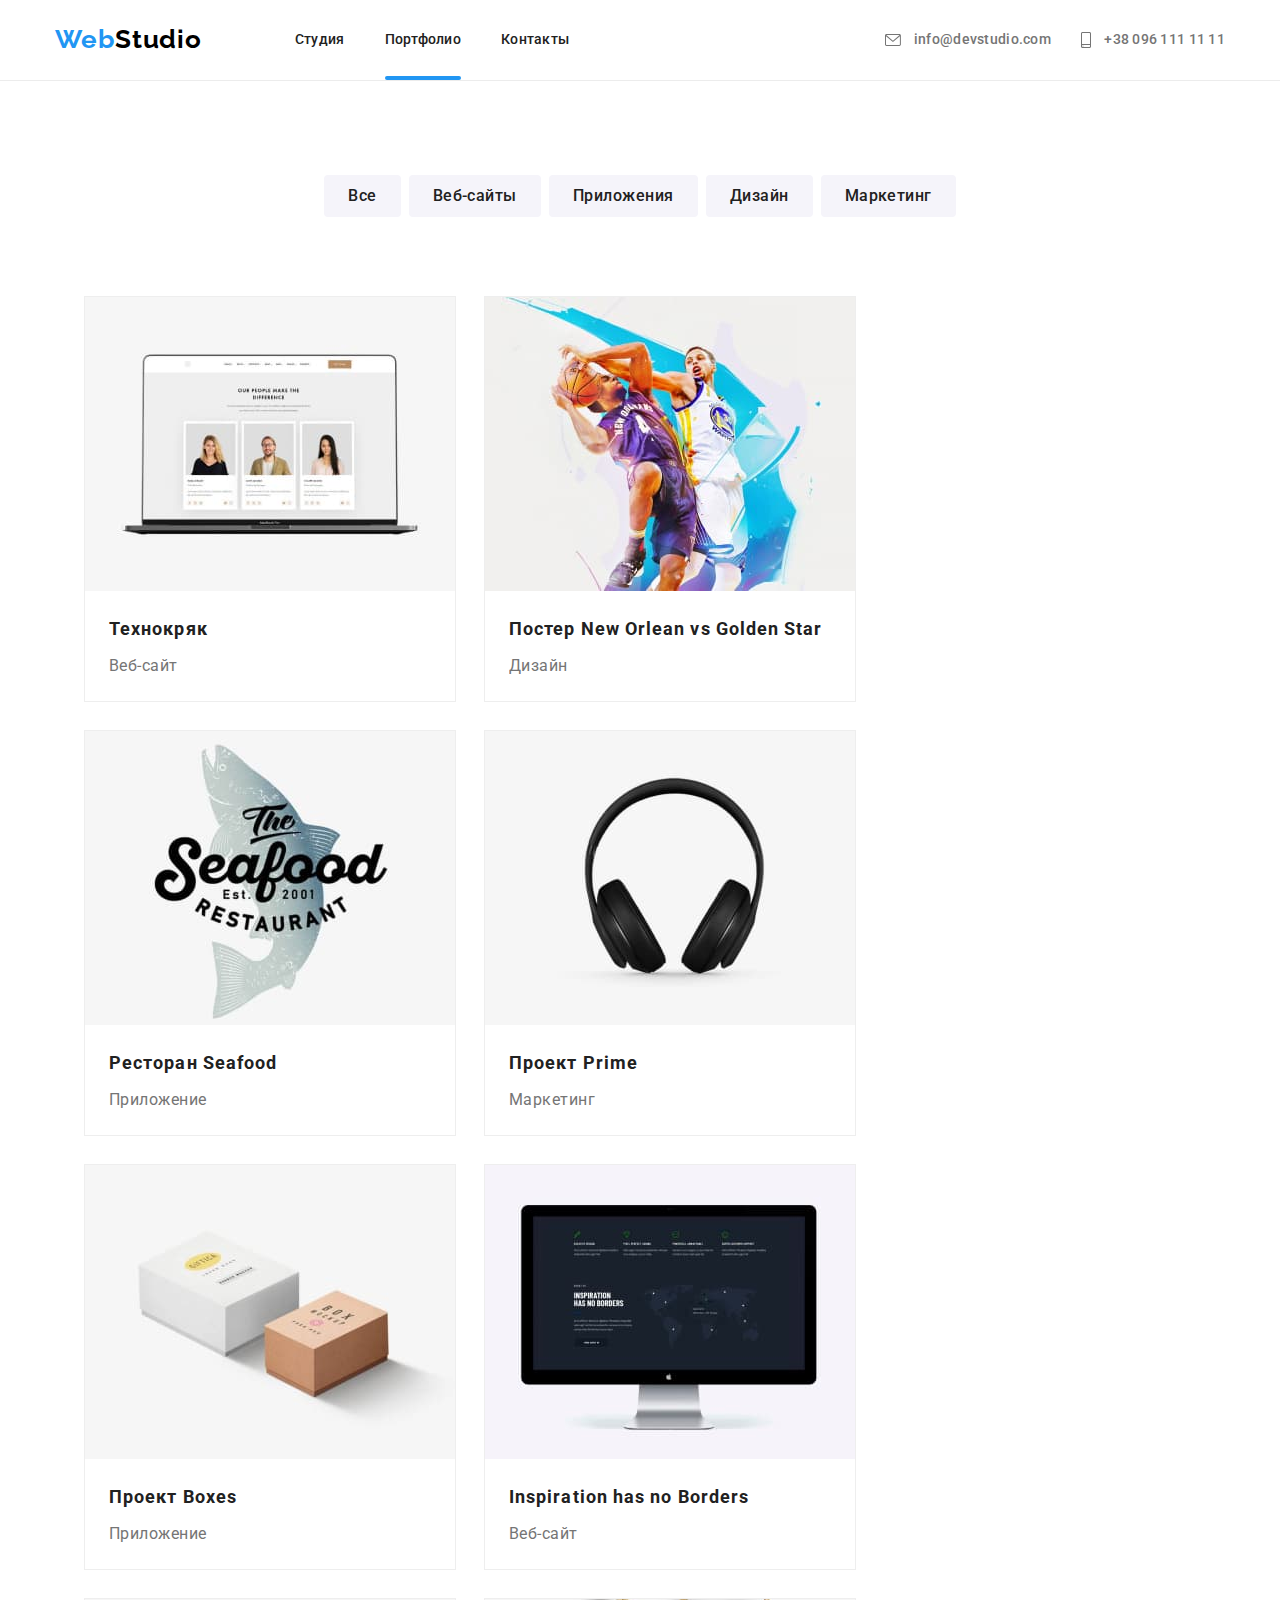
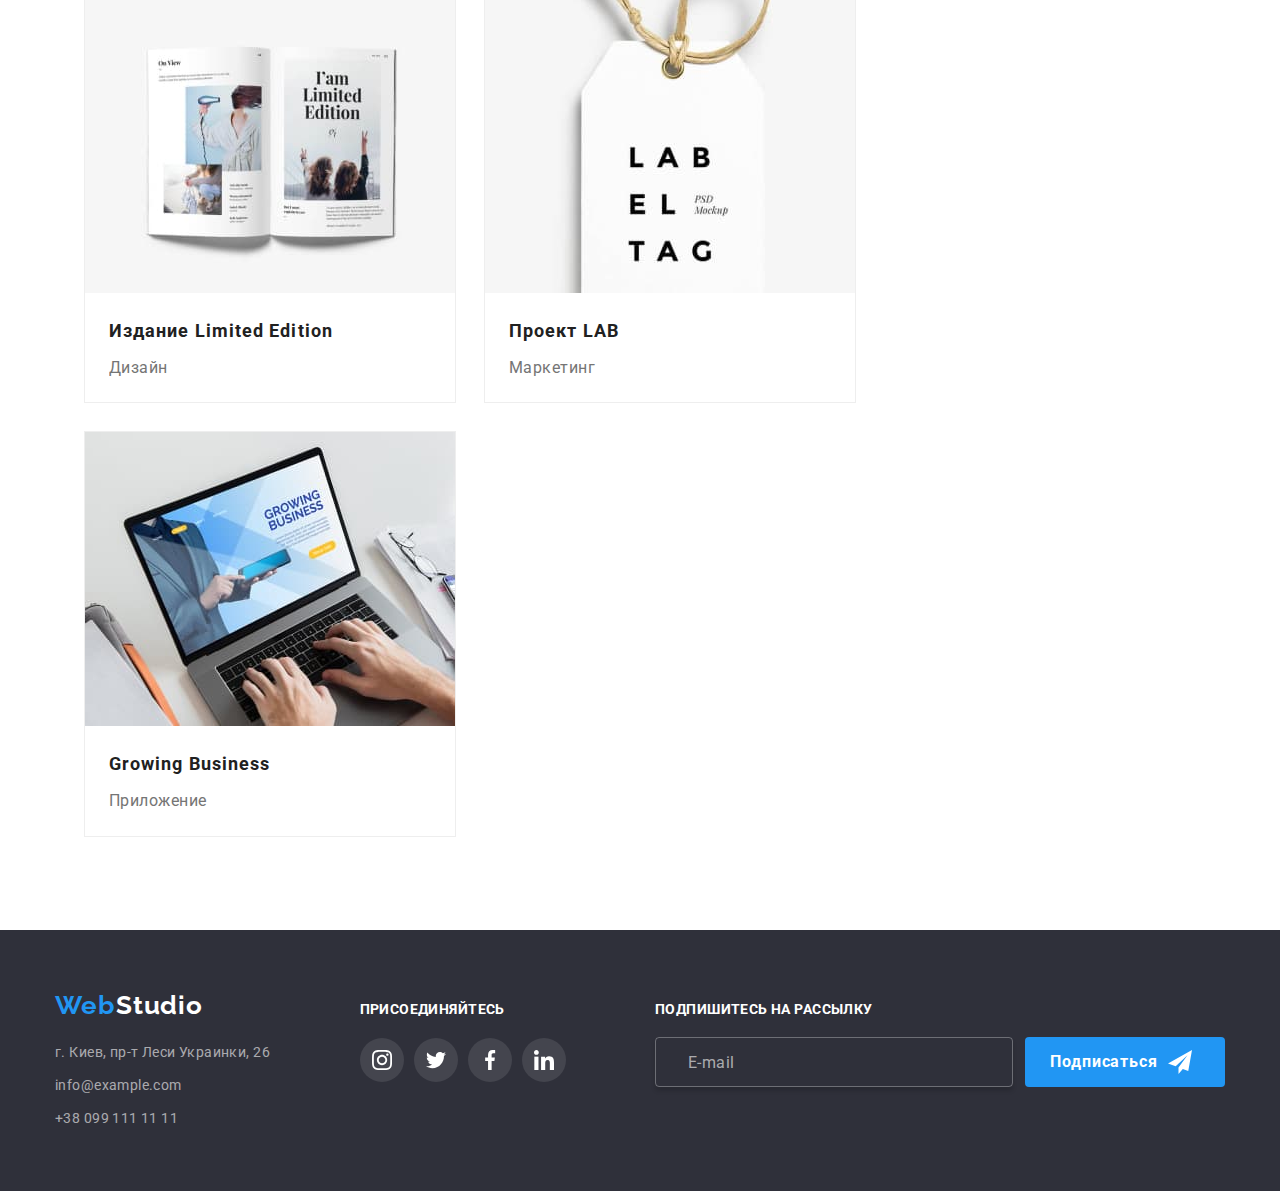
==== commit e2f742c7: "continue sass bem" ====
--- a/portfolio.html
+++ b/portfolio.html
@@ -11,50 +11,50 @@
       href="https://fonts.googleapis.com/css2?family=Raleway:wght@700&family=Roboto:wght@400;500;700;900&display=swap"
       rel="stylesheet"
     />
-    <link
+    <!-- <link
       rel="stylesheet"
       href="https://cdnjs.cloudflare.com/ajax/libs/modern-normalize/1.1.0/modern-normalize.min.css"
       integrity="sha512-wpPYUAdjBVSE4KJnH1VR1HeZfpl1ub8YT/NKx4PuQ5NmX2tKuGu6U/JRp5y+Y8XG2tV+wKQpNHVUX03MfMFn9Q=="
       crossorigin="anonymous"
       referrerpolicy="no-referrer"
-    />
-    <link rel="stylesheet" href="./css/main.min.css" />
+    /> -->
+    <link rel="stylesheet" href="./css/portfolio.min.css" />
   </head>
   <body>
     <!--header-->
     <header class="header">
       <div class="container nav-holder">
-        <nav class="header-navigation">
-          <a class="header-logo link" href="/">
-            <span class="header-web" lang="en">Web</span>
-            <span class="header-studio" lang="en">Studio</span>
+        <nav class="header__navigation">
+          <a class="header__logo link" href="/">
+            <span class="header__web" lang="en">Web</span>
+            <span class="header__studio" lang="en">Studio</span>
           </a>
-          <ul class="header-list list">
-            <li class="header-item">
-              <a class="header-link link" href="./index.html">Студия</a>
-            </li>
-            <li class="header-item">
-              <a class="header-link link underline" href="./portfolio.html"
+          <ul class="header__list list">
+            <li class="header__item">
+              <a class="header__link link" href="./index.html">Студия</a>
+            </li>
+            <li class="header__item">
+              <a class="header__link link underline" href="./portfolio.html"
                 >Портфолио</a
               >
             </li>
-            <li class="header-item">
-              <a class="header-link link" href="">Контакты</a>
+            <li class="header__item">
+              <a class="header__link link" href="">Контакты</a>
             </li>
           </ul>
         </nav>
-        <ul class="header-contacts-list list">
-          <li class="header-contacts">
-            <a class="header-mail link" href="mailto:info@devstudio.com ">
-              <svg class="header-icon" width="16" height="12">
+        <ul class="header__contacts-list list">
+          <li class="header__contacts">
+            <a class="header__mail link" href="mailto:info@devstudio.com ">
+              <svg class="header__icon" width="16" height="12">
                 <use href="./images/decore/icons.svg#icon-envelope"></use>
               </svg>
               info@devstudio.com
             </a>
           </li>
-          <li class="header-contacts">
-            <a class="header-tel link" href="tel:+380961111111">
-              <svg class="header-icon" width="10" height="16">
+          <li class="header__contacts">
+            <a class="header__tel link" href="tel:+380961111111">
+              <svg class="header__icon" width="10" height="16">
                 <use href="./images/decore/icons.svg#icon-tel"></use>
               </svg>
               +38 096 111 11 11
@@ -332,18 +332,18 @@
         </div>
       </section>
     </main>
-
+    <!-- the bottom of the page - footer -->
     <footer class="footer">
       <div class="container footer-links">
-        <address class="footer-address">
-          <a class="footer-logo link" href="/">
-            <span class="footer-web" lang="en">Web</span>
-            <span class="footer-studio" lang="en">Studio</span>
+        <address class="footer__address">
+          <a class="footer__logo link" href="/">
+            <span class="footer__web" lang="en">Web</span>
+            <span class="footer__studio" lang="en">Studio</span>
           </a>
-          <ul class="footer-contacts list">
-            <li class="footer-contact-item">
+          <ul class="footer__contacts list">
+            <li class="footer__contact-item">
               <a
-                class="footer-address-link link"
+                class="footer__address-link link"
                 href="https://goo.gl/maps/x1Q4HFGsdDY8duNA9"
                 target="_blank"
                 rel="noopener noreferrer"
@@ -351,47 +351,47 @@
                 г. Киев, пр-т Леси Украинки, 26
               </a>
             </li>
-            <li class="footer-contact-item">
+            <li class="footer__contact-item">
               <a
-                class="footer-address-link mail link"
+                class="footer__address-link mail link"
                 href="mailto:info@example.com"
                 >info@example.com</a
               >
             </li>
-            <li class="footer-contact-item">
-              <a class="footer-address-link tel link" href="tel:+380991111111"
+            <li class="footer__contact-item">
+              <a class="footer__address-link tel link" href="tel:+380991111111"
                 >+38 099 111 11 11</a
               >
             </li>
           </ul>
         </address>
         <div class="footer-social">
-          <h2 class="footer-social-title">присоединяйтесь</h2>
-          <ul class="footer-social-list list">
-            <li class="footer-social-item">
-              <a href="" class="footer-social-link link">
-                <svg class="footer-social-icon" width="20" height="20">
+          <h2 class="footer__social-title">присоединяйтесь</h2>
+          <ul class="footer__social-list list">
+            <li class="footer__social-item">
+              <a href="" class="footer__social-link link">
+                <svg class="footer__social-icon" width="20" height="20">
                   <use href="./images/decore/icons.svg#icon-instagram"></use>
                 </svg>
               </a>
             </li>
-            <li class="footer-social-item">
-              <a href="" class="footer-social-link link">
-                <svg class="footer-social-icon" width="20" height="20">
+            <li class="footer__social-item">
+              <a href="" class="footer__social-link link">
+                <svg class="footer__social-icon" width="20" height="20">
                   <use href="./images/decore/icons.svg#icon-twitter"></use>
                 </svg>
               </a>
             </li>
-            <li class="footer-social-item">
-              <a href="" class="footer-social-link link">
-                <svg class="footer-social-icon" width="20" height="20">
+            <li class="footer__social-item">
+              <a href="" class="footer__social-link link">
+                <svg class="footer__social-icon" width="20" height="20">
                   <use href="./images/decore/icons.svg#icon-facebook"></use>
                 </svg>
               </a>
             </li>
-            <li class="footer-social-item">
-              <a href="" class="footer-social-link link">
-                <svg class="footer-social-icon" width="20" height="20">
+            <li class="footer__social-item">
+              <a href="" class="footer__social-link link">
+                <svg class="footer__social-icon" width="20" height="20">
                   <use href="./images/decore/icons.svg#icon-linkedin"></use>
                 </svg>
               </a>
@@ -401,18 +401,18 @@
         <!-- NEW form  -->
 
         <form action="#" class="footer-form">
-          <h2 class="footer-email-title">Подпишитесь на рассылку</h2>
-          <div class="footer-email-send">
+          <h2 class="footer__email-title">Подпишитесь на рассылку</h2>
+          <div class="footer__email-send">
             <input
-              class="footer-email-input"
+              class="footer__email-input"
               type="email"
               name="email"
               id="footer-email"
               placeholder="E-mail"
             />
-            <button type="submit" class="footer-btn">
+            <button type="submit" class="footer__btn">
               Подписаться
-              <svg class="footer-icon-send" width="24" height="24">
+              <svg class="footer__icon-send" width="24" height="24">
                 <use href="./images/decore/icons.svg#icon-send"></use>
               </svg>
             </button>
--- a/css/portfolio.min.css
+++ b/css/portfolio.min.css
@@ -0,0 +1 @@
+/*! modern-normalize v1.1.0 | MIT License | https://github.com/sindresorhus/modern-normalize */*,::before,::after{-webkit-box-sizing:border-box;box-sizing:border-box}html{line-height:1.15;-webkit-text-size-adjust:100%;-moz-tab-size:4;-o-tab-size:4;tab-size:4}body{margin:0;font-family:system-ui,-apple-system,"Segoe UI",Roboto,Helvetica,Arial,sans-serif,"Apple Color Emoji","Segoe UI Emoji"}hr{height:0;color:inherit}abbr[title]{-webkit-text-decoration:underline dotted;text-decoration:underline dotted}b,strong{font-weight:bolder}code,kbd,samp,pre{font-family:ui-monospace,SFMono-Regular,Consolas,"Liberation Mono",Menlo,monospace;font-size:1em}small{font-size:80%}sub,sup{font-size:75%;line-height:0;position:relative;vertical-align:baseline}sub{bottom:-0.25em}sup{top:-0.5em}table{text-indent:0;border-color:inherit}button,input,optgroup,select,textarea{font-family:inherit;font-size:100%;line-height:1.15;margin:0}button,select{text-transform:none}button,[type=button],[type=reset],[type=submit]{-webkit-appearance:button}::-moz-focus-inner{border-style:none;padding:0}:-moz-focusring{outline:1px dotted ButtonText}:-moz-ui-invalid{box-shadow:none}legend{padding:0}progress{vertical-align:baseline}::-webkit-inner-spin-button,::-webkit-outer-spin-button{height:auto}[type=search]{-webkit-appearance:textfield;outline-offset:-2px}::-webkit-search-decoration{-webkit-appearance:none}::-webkit-file-upload-button{-webkit-appearance:button;font:inherit}summary{display:list-item}button{cursor:pointer}body{background-color:#fff;font-family:"Roboto",sans-serif;font-weight:normal;font-size:14px;line-height:1.71;letter-spacing:.03em;color:#757575}h1,h2,h3,h4,h5,h6,p{margin:0;padding:0}img{display:block;max-width:100%;height:auto}.list{margin:0;padding:0;list-style:none}.link{text-decoration:none;color:inherit}.container{margin-left:auto;margin-right:auto;width:1200px;padding-left:15px;padding-right:15px}.section-title{margin-top:0;margin-bottom:50px;font-weight:bold;font-size:36px;line-height:1.17;text-align:center;letter-spacing:.03em;color:#212121}.section{padding-bottom:94px;padding-top:94px}.header{background-color:#fff;border-bottom:1px solid #ececec}.nav-holder{display:-webkit-box;display:-ms-flexbox;display:flex;-webkit-box-align:center;-ms-flex-align:center;align-items:center}.header__navigation{display:-webkit-box;display:-ms-flexbox;display:flex;-webkit-box-align:center;-ms-flex-align:center;align-items:center;-webkit-box-pack:center;-ms-flex-pack:center;justify-content:center}.header__logo{font-family:"Raleway",sans-serif;font-style:normal;font-weight:bold;font-size:26px;line-height:1.19;letter-spacing:.03em;word-spacing:-6px;padding-top:24px;padding-bottom:25px}.header__web{color:#2196f3}.header__studio{color:#000}.header__list{display:-webkit-box;display:-ms-flexbox;display:flex;margin-left:93px}.header__item:not(:last-child){margin-right:40px}.header__link{display:-webkit-box;display:-ms-flexbox;display:flex;padding-top:32px;padding-bottom:32px;font-weight:500;font-size:14px;line-height:1.14;letter-spacing:.02em;color:#212121;position:relative;-webkit-transition:color 250ms cubic-bezier(0.4, 0, 0.2, 1);transition:color 250ms cubic-bezier(0.4, 0, 0.2, 1)}.header__link:hover,.header__link:focus{color:#2196f3}.header__link.underline::after{content:"";width:100%;height:4px;background-color:#2196f3;border-radius:2px;position:absolute;left:0;bottom:0}.header__contacts-list .link{font-weight:500;font-size:14px;line-height:1.14;letter-spacing:.02em;color:#757575}.header__contacts-list .link.link:hover,.header__contacts-list .link.link:focus{color:#2196f3}.header__contacts-list{display:-webkit-box;display:-ms-flexbox;display:flex;margin-left:auto}.header__contacts{display:-webkit-box;display:-ms-flexbox;display:flex;-webkit-box-align:center;-ms-flex-align:center;align-items:center}.header__contacts+.header__contacts{margin-left:30px}.header__mail,.header__tel{-webkit-transition:color 250ms cubic-bezier(0.4, 0, 0.2, 1);transition:color 250ms cubic-bezier(0.4, 0, 0.2, 1)}.header__icon{display:inline-block;vertical-align:middle;margin-right:10px;fill:currentColor}.filters-btn{font-family:"Roboto",sans-serif;font-style:normal;font-weight:500;font-size:16px;line-height:1.62;text-align:center;letter-spacing:.03em;color:#212121;background-color:#f5f4fa;cursor:pointer;border-radius:4px;border-color:transparent;padding:6px 22px;-webkit-transition:color 250ms cubic-bezier(0.4, 0, 0.2, 1),background-color 250ms cubic-bezier(0.4, 0, 0.2, 1),-webkit-box-shadow 250ms cubic-bezier(0.4, 0, 0.2, 1);transition:color 250ms cubic-bezier(0.4, 0, 0.2, 1),background-color 250ms cubic-bezier(0.4, 0, 0.2, 1),-webkit-box-shadow 250ms cubic-bezier(0.4, 0, 0.2, 1);transition:color 250ms cubic-bezier(0.4, 0, 0.2, 1),box-shadow 250ms cubic-bezier(0.4, 0, 0.2, 1),background-color 250ms cubic-bezier(0.4, 0, 0.2, 1);transition:color 250ms cubic-bezier(0.4, 0, 0.2, 1),box-shadow 250ms cubic-bezier(0.4, 0, 0.2, 1),background-color 250ms cubic-bezier(0.4, 0, 0.2, 1),-webkit-box-shadow 250ms cubic-bezier(0.4, 0, 0.2, 1)}.filters-btn:hover,.filters-btn:focus,.filters-btn:active{color:#fff;background-color:#2196f3;-webkit-box-shadow:0px 4px 4px rgba(0,0,0,.25);box-shadow:0px 4px 4px rgba(0,0,0,.25)}.filters{display:-webkit-box;display:-ms-flexbox;display:flex;-webkit-box-align:center;-ms-flex-align:center;align-items:center;-webkit-box-pack:center;-ms-flex-pack:center;justify-content:center;margin-bottom:50px}.filters-item:not(:last-child){margin-right:8px}.portfolio-title{display:none}.projects{display:-webkit-box;display:-ms-flexbox;display:flex;-ms-flex-wrap:wrap;flex-wrap:wrap;margin-left:calc(-1 * $project-item-gap);margin-top:calc(-1 * $project-item-gap)}.projects-item{-ms-flex-preferred-size:calc(100% / 3 - $project-item-gap);flex-basis:calc(100% / 3 - $project-item-gap);margin-left:30px;margin-top:30px;outline:1px solid #eee;background-color:#fff;-webkit-transition:-webkit-box-shadow 250ms cubic-bezier(0.4, 0, 0.2, 1);transition:-webkit-box-shadow 250ms cubic-bezier(0.4, 0, 0.2, 1);transition:box-shadow 250ms cubic-bezier(0.4, 0, 0.2, 1);transition:box-shadow 250ms cubic-bezier(0.4, 0, 0.2, 1), -webkit-box-shadow 250ms cubic-bezier(0.4, 0, 0.2, 1)}.projects-item:hover,.projects-item:focus{-webkit-box-shadow:0px 4px 4px rgba(0,0,0,.25);box-shadow:0px 4px 4px rgba(0,0,0,.25)}.projects-overlay{position:relative;top:0;left:0;overflow:hidden}.projects-img{display:block;max-width:100%}.projects-title{margin-top:0;margin-bottom:0;font-weight:bold;font-size:18px;line-height:2;letter-spacing:.06em;color:#212121}.projects-text{margin-top:4px;margin-bottom:0;font-size:16px;line-height:1.87;letter-spacing:.03em;color:#757575;overflow:auto}.projects-content{padding:20px 24px}.projects-item-description{width:100%;height:100%;background-color:rgba(33,150,243,.9);display:inline-block;position:absolute;top:0;left:0;opacity:0;-webkit-transition:-webkit-transform 250ms cubic-bezier(0.4, 0, 0.2, 1);transition:-webkit-transform 250ms cubic-bezier(0.4, 0, 0.2, 1);transition:transform 250ms cubic-bezier(0.4, 0, 0.2, 1);transition:transform 250ms cubic-bezier(0.4, 0, 0.2, 1), -webkit-transform 250ms cubic-bezier(0.4, 0, 0.2, 1);-webkit-transform:translateY(100%);transform:translateY(100%)}.projects-item:hover .projects-item-description,.projects-item:focus .projects-item-description{opacity:1;-webkit-transform:translateY(0);transform:translateY(0)}.projects-item-text{font-weight:400;font-size:18px;line-height:1.56;letter-spacing:.03em;color:#fff;text-align:left;width:370px;height:auto;padding:63px 24px}.footer{background-color:#2f303a;padding-top:60px;padding-bottom:60px}.footer__address-link{font-family:"Roboto",sans-serif;font-style:normal;font-weight:normal;font-size:14px;line-height:1.71;letter-spacing:.03em;color:#ffffff99;-webkit-transition:color 250ms cubic-bezier(0.4, 0, 0.2, 1);transition:color 250ms cubic-bezier(0.4, 0, 0.2, 1)}.footer__address-link:hover,.footer__address-link:focus{color:#fff}.footer__logo{display:inline-block;margin-bottom:20px;font-family:"Raleway",sans-serif;font-style:normal;font-weight:bold;font-size:26px;line-height:1.19;letter-spacing:.03em;word-spacing:-5px}.footer__contact-item:not(:last-child){margin-bottom:9px}.footer__web{color:#2196f3}.footer__studio{color:#fff}.footer-links{display:-webkit-box;display:-ms-flexbox;display:flex;-webkit-box-align:baseline;-ms-flex-align:baseline;align-items:baseline;-webkit-box-pack:justify;-ms-flex-pack:justify;justify-content:space-between}.footer__address{display:-webkit-box;display:-ms-flexbox;display:flex;-webkit-box-orient:vertical;-webkit-box-direction:normal;-ms-flex-direction:column;flex-direction:column}.footer__contacts{display:-webkit-box;display:-ms-flexbox;display:flex;-webkit-box-orient:vertical;-webkit-box-direction:normal;-ms-flex-direction:column;flex-direction:column}.footer-social{display:-webkit-box;display:-ms-flexbox;display:flex;-webkit-box-orient:vertical;-webkit-box-direction:normal;-ms-flex-direction:column;flex-direction:column}.footer__social-title{margin-bottom:20px;color:#fff;font-weight:bold;font-size:14px;line-height:1.14;letter-spacing:.03em;text-transform:uppercase}.footer__social-list{display:-webkit-box;display:-ms-flexbox;display:flex}.footer__social-item{width:44px;height:44px}.footer__social-item+.footer__social-item{margin-left:10px}.footer__social-link{width:100%;height:100%;border-radius:50%;display:-webkit-box;display:-ms-flexbox;display:flex;-webkit-box-align:center;-ms-flex-align:center;align-items:center;-webkit-box-pack:center;-ms-flex-pack:center;justify-content:center;background-color:rgba(255,255,255,.1);color:#fff;-webkit-transition:background-color 250ms cubic-bezier(0.4, 0, 0.2, 1);transition:background-color 250ms cubic-bezier(0.4, 0, 0.2, 1)}.footer__social-link:hover,.footer__social-link:focus{color:#fff;background-color:#2196f3}.footer__social-icon{fill:currentColor}.footer__email-send{display:-webkit-box;display:-ms-flexbox;display:flex;-webkit-box-align:center;-ms-flex-align:center;align-items:center;-webkit-box-pack:center;-ms-flex-pack:center;justify-content:center}.footer__email-title{margin-bottom:20px;font-weight:700;font-size:14px;line-height:16px;letter-spacing:.03em;text-transform:uppercase;color:#fff}.footer__email-input{width:358px;height:50px;border:1px solid rgba(255,255,255,.3);-webkit-box-shadow:0px 4px 4px rgba(0,0,0,.15);box-shadow:0px 4px 4px rgba(0,0,0,.15);border-radius:4px;background-color:transparent;color:rgba(255,255,255,.6);font-size:16px;line-height:1.25;letter-spacing:.03em;padding:15px 16px}.footer__email-input::-webkit-input-placeholder{padding:15px 16px;font-size:16px;line-height:1.25;letter-spacing:.03em;color:rgba(255,255,255,.6)}.footer__email-input::-moz-placeholder{padding:15px 16px;font-size:16px;line-height:1.25;letter-spacing:.03em;color:rgba(255,255,255,.6)}.footer__email-input:-ms-input-placeholder{padding:15px 16px;font-size:16px;line-height:1.25;letter-spacing:.03em;color:rgba(255,255,255,.6)}.footer__email-input::-ms-input-placeholder{padding:15px 16px;font-size:16px;line-height:1.25;letter-spacing:.03em;color:rgba(255,255,255,.6)}.footer__email-input::placeholder{padding:15px 16px;font-size:16px;line-height:1.25;letter-spacing:.03em;color:rgba(255,255,255,.6)}.footer__btn{display:-webkit-box;display:-ms-flexbox;display:flex;-webkit-box-align:center;-ms-flex-align:center;align-items:center;-webkit-box-pack:center;-ms-flex-pack:center;justify-content:center;width:200px;height:50px;font-weight:700;font-size:16px;line-height:1.87;text-align:center;letter-spacing:.06em;color:#fff;-ms-flex-item-align:center;align-self:center;border-radius:4px;border:1px solid #2196f3;border-color:transparent;-webkit-transition:-webkit-box-shadow 250ms cubic-bezier(0.4, 0, 0.2, 1);transition:-webkit-box-shadow 250ms cubic-bezier(0.4, 0, 0.2, 1);transition:box-shadow 250ms cubic-bezier(0.4, 0, 0.2, 1);transition:box-shadow 250ms cubic-bezier(0.4, 0, 0.2, 1), -webkit-box-shadow 250ms cubic-bezier(0.4, 0, 0.2, 1);margin-left:12px;background-color:#2196f3}.footer__btn:focus,.footer__btn:hover{-webkit-box-shadow:0px 4px 4px rgba(0,0,0,.15);box-shadow:0px 4px 4px rgba(0,0,0,.15)}.footer__icon-send{margin:13px 8px 13px 10px}/*# sourceMappingURL=portfolio.min.css.map */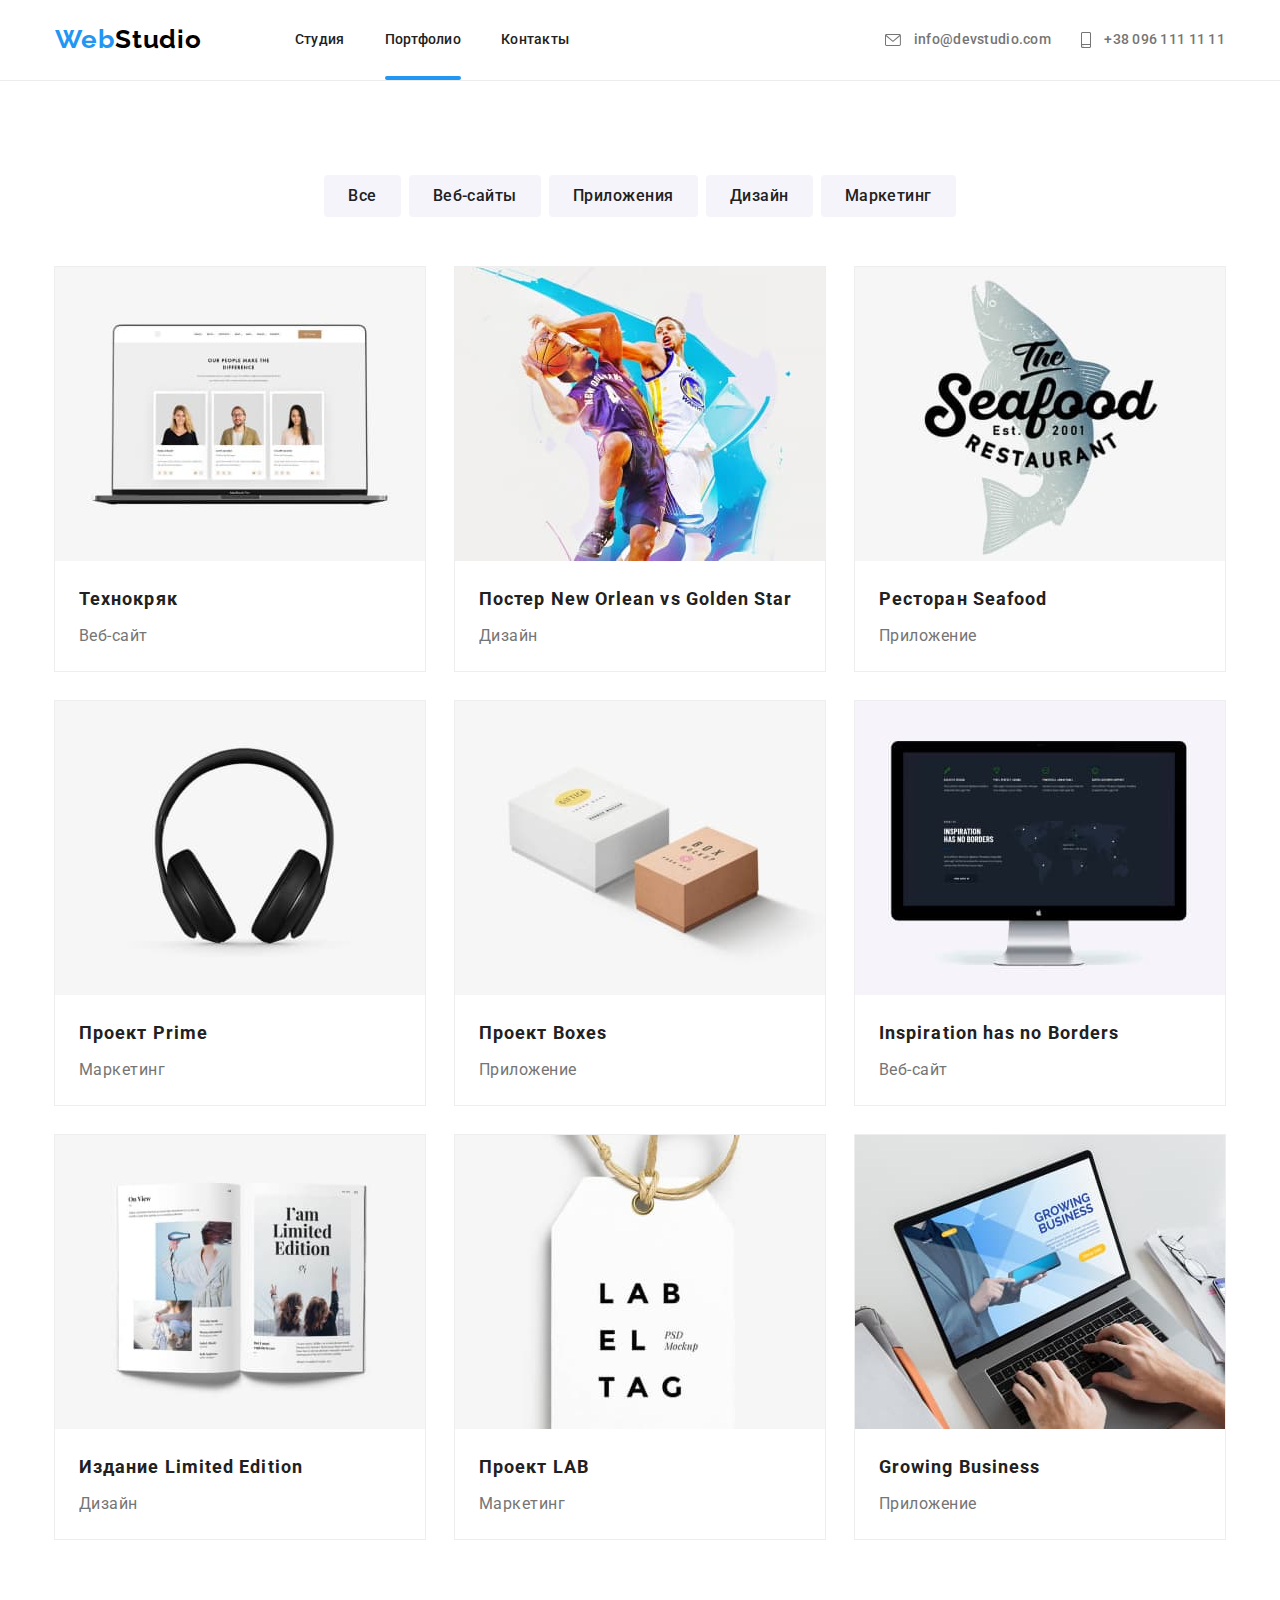
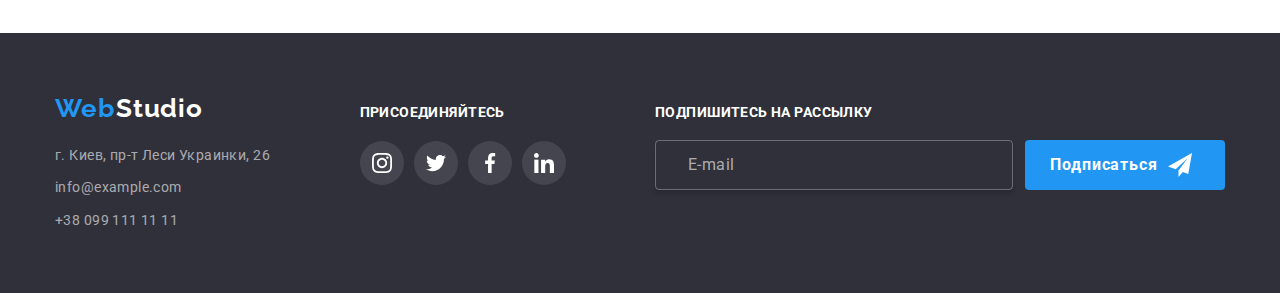
==== commit 94fee2ad: "sass portfolio" ====
--- a/portfolio.html
+++ b/portfolio.html
@@ -67,264 +67,264 @@
     <main class="main">
       <section class="portfolio section">
         <div class="container">
-          <h1 class="portfolio-title section-title">Портфолио</h1>
+          <h1 class="portfolio__title section-title">Портфолио</h1>
           <!--Filters-->
           <ul class="filters list">
-            <li class="filters-item">
-              <button class="filters-btn" type="button">Все</button>
-            </li>
-            <li class="filters-item">
-              <button class="filters-btn" type="button">Веб-сайты</button>
-            </li>
-            <li class="filters-item">
-              <button class="filters-btn" type="button">Приложения</button>
-            </li>
-            <li class="filters-item">
-              <button class="filters-btn" type="button">Дизайн</button>
-            </li>
-            <li class="filters-item">
-              <button class="filters-btn" type="button">Маркетинг</button>
+            <li class="filters__item">
+              <button class="filters__btn" type="button">Все</button>
+            </li>
+            <li class="filters__item">
+              <button class="filters__btn" type="button">Веб-сайты</button>
+            </li>
+            <li class="filters__item">
+              <button class="filters__btn" type="button">Приложения</button>
+            </li>
+            <li class="filters__item">
+              <button class="filters__btn" type="button">Дизайн</button>
+            </li>
+            <li class="filters__item">
+              <button class="filters__btn" type="button">Маркетинг</button>
             </li>
           </ul>
           <!--Projects-->
           <ul class="projects list">
-            <li class="projects-item">
-              <a class="projects-link link" href="">
-                <div class="projects-overlay">
-                  <img
-                    class="projects-img"
+            <li class="projects__item">
+              <a class="projects__link link" href="">
+                <div class="projects__overlay">
+                  <img
+                    class="projects__img"
                     src="./images/portfolio-section/portfolio1.jpg"
                     alt="компьютер с открытым веб-сайтом"
                     width="370"
                     height="294"
                   />
-                  <div class="projects-item-description">
-                    <p class="projects-item-text">
-                      Технокряк это современная площадка распространения
-                      коронавируса. Компании используют эту платформу для
-                      цифрового шпионажа и атак на защищённые сервера
-                      конкурентов.
-                    </p>
-                  </div>
-                </div>
-                <div class="projects-content">
-                  <h2 class="projects-title">Технокряк</h2>
-                  <p class="projects-text">Веб-сайт</p>
-                </div>
-              </a>
-            </li>
-            <li class="projects-item">
-              <a class="projects-link link" href="">
-                <div class="projects-overlay">
-                  <img
-                    class="projects-img"
+                  <div class="projects__item-description">
+                    <p class="projects__item-text">
+                      Технокряк это современная площадка распространения
+                      коронавируса. Компании используют эту платформу для
+                      цифрового шпионажа и атак на защищённые сервера
+                      конкурентов.
+                    </p>
+                  </div>
+                </div>
+                <div class="projects__content">
+                  <h2 class="projects__title">Технокряк</h2>
+                  <p class="projects__text">Веб-сайт</p>
+                </div>
+              </a>
+            </li>
+            <li class="projects__item">
+              <a class="projects__link link" href="">
+                <div class="projects__overlay">
+                  <img
+                    class="projects__img"
                     src="./images/portfolio-section/portfolio2.jpg"
                     alt="Два баскетболиста сражаются за мяч на цветном фоне"
                     width="370"
                     height="294"
                   />
-                  <div class="projects-item-description">
-                    <p class="projects-item-text">
-                      Технокряк это современная площадка распространения
-                      коронавируса. Компании используют эту платформу для
-                      цифрового шпионажа и атак на защищённые сервера
-                      конкурентов.
-                    </p>
-                  </div>
-                </div>
-                <div class="projects-content">
-                  <h2 class="projects-title">
+                  <div class="projects__item-description">
+                    <p class="projects__item-text">
+                      Технокряк это современная площадка распространения
+                      коронавируса. Компании используют эту платформу для
+                      цифрового шпионажа и атак на защищённые сервера
+                      конкурентов.
+                    </p>
+                  </div>
+                </div>
+                <div class="projects__content">
+                  <h2 class="projects__title">
                     Постер <span lang="en"> New Orlean vs Golden Star</span>
                   </h2>
-                  <p class="projects-text">Дизайн</p>
+                  <p class="projects__text">Дизайн</p>
                 </div>
               </a>
             </li>
 
-            <li class="projects-item">
-              <a class="projects-link link" href="">
-                <div class="projects-overlay">
-                  <img
-                    class="projects-img"
+            <li class="projects__item">
+              <a class="projects__link link" href="">
+                <div class="projects__overlay">
+                  <img
+                    class="projects__img"
                     src="./images/portfolio-section/portfolio3.jpg"
                     alt="логотип ресторана морепродуктов: рыба, а на ней название ресторана"
                     width="370"
                     height="294"
                   />
-                  <div class="projects-item-description">
-                    <p class="projects-item-text">
-                      Технокряк это современная площадка распространения
-                      коронавируса. Компании используют эту платформу для
-                      цифрового шпионажа и атак на защищённые сервера
-                      конкурентов.
-                    </p>
-                  </div>
-                </div>
-                <div class="projects-content">
-                  <h2 class="projects-title">
+                  <div class="projects__item-description">
+                    <p class="projects__item-text">
+                      Технокряк это современная площадка распространения
+                      коронавируса. Компании используют эту платформу для
+                      цифрового шпионажа и атак на защищённые сервера
+                      конкурентов.
+                    </p>
+                  </div>
+                </div>
+                <div class="projects__content">
+                  <h2 class="projects__title">
                     Ресторан <span lang="en"> Seafood</span>
                   </h2>
-                  <p class="projects-text">Приложение</p>
-                </div>
-              </a>
-            </li>
-            <li class="projects-item">
-              <a class="projects-link link" href="">
-                <div class="projects-overlay">
-                  <img
-                    class="projects-img"
+                  <p class="projects__text">Приложение</p>
+                </div>
+              </a>
+            </li>
+            <li class="projects__item">
+              <a class="projects__link link" href="">
+                <div class="projects__overlay">
+                  <img
+                    class="projects__img"
                     src="./images/portfolio-section/portfolio4.jpg"
                     alt="черные наушники на елом фоне"
                     width="370"
                     height="294"
                   />
-                  <div class="projects-item-description">
-                    <p class="projects-item-text">
-                      Технокряк это современная площадка распространения
-                      коронавируса. Компании используют эту платформу для
-                      цифрового шпионажа и атак на защищённые сервера
-                      конкурентов.
-                    </p>
-                  </div>
-                </div>
-                <div class="projects-content">
-                  <h2 class="projects-title">
+                  <div class="projects__item-description">
+                    <p class="projects__item-text">
+                      Технокряк это современная площадка распространения
+                      коронавируса. Компании используют эту платформу для
+                      цифрового шпионажа и атак на защищённые сервера
+                      конкурентов.
+                    </p>
+                  </div>
+                </div>
+                <div class="projects__content">
+                  <h2 class="projects__title">
                     Проект <span lang="en">Prime</span>
                   </h2>
-                  <p class="projects-text">Маркетинг</p>
-                </div>
-              </a>
-            </li>
-            <li class="projects-item">
-              <a class="projects-link link" href="">
-                <div class="projects-overlay">
-                  <img
-                    class="projects-img"
+                  <p class="projects__text">Маркетинг</p>
+                </div>
+              </a>
+            </li>
+            <li class="projects__item">
+              <a class="projects__link link" href="">
+                <div class="projects__overlay">
+                  <img
+                    class="projects__img"
                     src="./images/portfolio-section/portfolio5.jpg"
                     alt="2 коробки разных размеров и цветов"
                     width="370"
                     height="294"
                   />
-                  <div class="projects-item-description">
-                    <p class="projects-item-text">
-                      Технокряк это современная площадка распространения
-                      коронавируса. Компании используют эту платформу для
-                      цифрового шпионажа и атак на защищённые сервера
-                      конкурентов.
-                    </p>
-                  </div>
-                </div>
-                <div class="projects-content">
-                  <h2 class="projects-title">
+                  <div class="projects__item-description">
+                    <p class="projects__item-text">
+                      Технокряк это современная площадка распространения
+                      коронавируса. Компании используют эту платформу для
+                      цифрового шпионажа и атак на защищённые сервера
+                      конкурентов.
+                    </p>
+                  </div>
+                </div>
+                <div class="projects__content">
+                  <h2 class="projects__title">
                     Проект <span lang="en"> Boxes</span>
                   </h2>
-                  <p class="projects-text">Приложение</p>
-                </div>
-              </a>
-            </li>
-            <li class="projects-item">
-              <a class="projects-link link" href="">
-                <div class="projects-overlay">
-                  <img
-                    class="projects-img"
+                  <p class="projects__text">Приложение</p>
+                </div>
+              </a>
+            </li>
+            <li class="projects__item">
+              <a class="projects__link link" href="">
+                <div class="projects__overlay">
+                  <img
+                    class="projects__img"
                     src="./images/portfolio-section/portfolio6.jpg"
                     alt="Монитор компьютера с открытой веб-страницей"
                     width="370"
                     height="294"
                   />
-                  <div class="projects-item-description">
-                    <p class="projects-item-text">
-                      Технокряк это современная площадка распространения
-                      коронавируса. Компании используют эту платформу для
-                      цифрового шпионажа и атак на защищённые сервера
-                      конкурентов.
-                    </p>
-                  </div>
-                </div>
-                <div class="projects-content">
-                  <h2 class="projects-title" lang="en">
+                  <div class="projects__item-description">
+                    <p class="projects__item-text">
+                      Технокряк это современная площадка распространения
+                      коронавируса. Компании используют эту платформу для
+                      цифрового шпионажа и атак на защищённые сервера
+                      конкурентов.
+                    </p>
+                  </div>
+                </div>
+                <div class="projects__content">
+                  <h2 class="projects__title" lang="en">
                     Inspiration has no Borders
                   </h2>
-                  <p class="projects-text">Веб-сайт</p>
-                </div>
-              </a>
-            </li>
-            <li class="projects-item">
-              <a class="projects-link link" href="">
-                <div class="projects-overlay">
-                  <img
-                    class="projects-img"
+                  <p class="projects__text">Веб-сайт</p>
+                </div>
+              </a>
+            </li>
+            <li class="projects__item">
+              <a class="projects__link link" href="">
+                <div class="projects__overlay">
+                  <img
+                    class="projects__img"
                     src="./images/portfolio-section/portfolio7.jpg"
                     alt="Разворот глянцевого журнала"
                     width="370"
                     height="294"
                   />
-                  <div class="projects-item-description">
-                    <p class="projects-item-text">
-                      Технокряк это современная площадка распространения
-                      коронавируса. Компании используют эту платформу для
-                      цифрового шпионажа и атак на защищённые сервера
-                      конкурентов.
-                    </p>
-                  </div>
-                </div>
-                <div class="projects-content">
-                  <h2 class="projects-title">
+                  <div class="projects__item-description">
+                    <p class="projects__item-text">
+                      Технокряк это современная площадка распространения
+                      коронавируса. Компании используют эту платформу для
+                      цифрового шпионажа и атак на защищённые сервера
+                      конкурентов.
+                    </p>
+                  </div>
+                </div>
+                <div class="projects__content">
+                  <h2 class="projects__title">
                     Издание <span lang="en">Limited Edition</span>
                   </h2>
-                  <p class="projects-text">Дизайн</p>
-                </div>
-              </a>
-            </li>
-            <li class="projects-item">
-              <a class="projects-link link" href="">
-                <div class="projects-overlay">
-                  <img
-                    class="projects-img"
+                  <p class="projects__text">Дизайн</p>
+                </div>
+              </a>
+            </li>
+            <li class="projects__item">
+              <a class="projects__link link" href="">
+                <div class="projects__overlay">
+                  <img
+                    class="projects__img"
                     src="./images/portfolio-section/portfolio8.jpg"
                     alt="Бумажный ярлычок на нитке"
                     width="370"
                     height="294"
                   />
-                  <div class="projects-item-description">
-                    <p class="projects-item-text">
-                      Технокряк это современная площадка распространения
-                      коронавируса. Компании используют эту платформу для
-                      цифрового шпионажа и атак на защищённые сервера
-                      конкурентов.
-                    </p>
-                  </div>
-                </div>
-                <div class="projects-content">
-                  <h2 class="projects-title">
+                  <div class="projects__item-description">
+                    <p class="projects__item-text">
+                      Технокряк это современная площадка распространения
+                      коронавируса. Компании используют эту платформу для
+                      цифрового шпионажа и атак на защищённые сервера
+                      конкурентов.
+                    </p>
+                  </div>
+                </div>
+                <div class="projects__content">
+                  <h2 class="projects__title">
                     Проект <span lang="en">LAB </span>
                   </h2>
-                  <p class="projects-text">Маркетинг</p>
-                </div>
-              </a>
-            </li>
-            <li class="projects-item">
-              <a class="projects-link link" href="">
-                <div class="projects-overlay">
-                  <img
-                    class="projects-img"
+                  <p class="projects__text">Маркетинг</p>
+                </div>
+              </a>
+            </li>
+            <li class="projects__item">
+              <a class="projects__link link" href="">
+                <div class="projects__overlay">
+                  <img
+                    class="projects__img"
                     src="./images/portfolio-section/portfolio9.jpg"
                     alt="Ноутбук с открытой страницей сайта"
                     width="370"
                     height="294"
                   />
-                  <div class="projects-item-description">
-                    <p class="projects-item-text">
-                      Технокряк это современная площадка распространения
-                      коронавируса. Компании используют эту платформу для
-                      цифрового шпионажа и атак на защищённые сервера
-                      конкурентов.
-                    </p>
-                  </div>
-                </div>
-                <div class="projects-content">
-                  <h2 class="projects-title" lang="en">Growing Business</h2>
-                  <p class="projects-text">Приложение</p>
+                  <div class="projects__item-description">
+                    <p class="projects__item-text">
+                      Технокряк это современная площадка распространения
+                      коронавируса. Компании используют эту платформу для
+                      цифрового шпионажа и атак на защищённые сервера
+                      конкурентов.
+                    </p>
+                  </div>
+                </div>
+                <div class="projects__content">
+                  <h2 class="projects__title" lang="en">Growing Business</h2>
+                  <p class="projects__text">Приложение</p>
                 </div>
               </a>
             </li>
--- a/css/portfolio.min.css
+++ b/css/portfolio.min.css
@@ -1 +1 @@
-/*! modern-normalize v1.1.0 | MIT License | https://github.com/sindresorhus/modern-normalize */*,::before,::after{-webkit-box-sizing:border-box;box-sizing:border-box}html{line-height:1.15;-webkit-text-size-adjust:100%;-moz-tab-size:4;-o-tab-size:4;tab-size:4}body{margin:0;font-family:system-ui,-apple-system,"Segoe UI",Roboto,Helvetica,Arial,sans-serif,"Apple Color Emoji","Segoe UI Emoji"}hr{height:0;color:inherit}abbr[title]{-webkit-text-decoration:underline dotted;text-decoration:underline dotted}b,strong{font-weight:bolder}code,kbd,samp,pre{font-family:ui-monospace,SFMono-Regular,Consolas,"Liberation Mono",Menlo,monospace;font-size:1em}small{font-size:80%}sub,sup{font-size:75%;line-height:0;position:relative;vertical-align:baseline}sub{bottom:-0.25em}sup{top:-0.5em}table{text-indent:0;border-color:inherit}button,input,optgroup,select,textarea{font-family:inherit;font-size:100%;line-height:1.15;margin:0}button,select{text-transform:none}button,[type=button],[type=reset],[type=submit]{-webkit-appearance:button}::-moz-focus-inner{border-style:none;padding:0}:-moz-focusring{outline:1px dotted ButtonText}:-moz-ui-invalid{box-shadow:none}legend{padding:0}progress{vertical-align:baseline}::-webkit-inner-spin-button,::-webkit-outer-spin-button{height:auto}[type=search]{-webkit-appearance:textfield;outline-offset:-2px}::-webkit-search-decoration{-webkit-appearance:none}::-webkit-file-upload-button{-webkit-appearance:button;font:inherit}summary{display:list-item}button{cursor:pointer}body{background-color:#fff;font-family:"Roboto",sans-serif;font-weight:normal;font-size:14px;line-height:1.71;letter-spacing:.03em;color:#757575}h1,h2,h3,h4,h5,h6,p{margin:0;padding:0}img{display:block;max-width:100%;height:auto}.list{margin:0;padding:0;list-style:none}.link{text-decoration:none;color:inherit}.container{margin-left:auto;margin-right:auto;width:1200px;padding-left:15px;padding-right:15px}.section-title{margin-top:0;margin-bottom:50px;font-weight:bold;font-size:36px;line-height:1.17;text-align:center;letter-spacing:.03em;color:#212121}.section{padding-bottom:94px;padding-top:94px}.header{background-color:#fff;border-bottom:1px solid #ececec}.nav-holder{display:-webkit-box;display:-ms-flexbox;display:flex;-webkit-box-align:center;-ms-flex-align:center;align-items:center}.header__navigation{display:-webkit-box;display:-ms-flexbox;display:flex;-webkit-box-align:center;-ms-flex-align:center;align-items:center;-webkit-box-pack:center;-ms-flex-pack:center;justify-content:center}.header__logo{font-family:"Raleway",sans-serif;font-style:normal;font-weight:bold;font-size:26px;line-height:1.19;letter-spacing:.03em;word-spacing:-6px;padding-top:24px;padding-bottom:25px}.header__web{color:#2196f3}.header__studio{color:#000}.header__list{display:-webkit-box;display:-ms-flexbox;display:flex;margin-left:93px}.header__item:not(:last-child){margin-right:40px}.header__link{display:-webkit-box;display:-ms-flexbox;display:flex;padding-top:32px;padding-bottom:32px;font-weight:500;font-size:14px;line-height:1.14;letter-spacing:.02em;color:#212121;position:relative;-webkit-transition:color 250ms cubic-bezier(0.4, 0, 0.2, 1);transition:color 250ms cubic-bezier(0.4, 0, 0.2, 1)}.header__link:hover,.header__link:focus{color:#2196f3}.header__link.underline::after{content:"";width:100%;height:4px;background-color:#2196f3;border-radius:2px;position:absolute;left:0;bottom:0}.header__contacts-list .link{font-weight:500;font-size:14px;line-height:1.14;letter-spacing:.02em;color:#757575}.header__contacts-list .link.link:hover,.header__contacts-list .link.link:focus{color:#2196f3}.header__contacts-list{display:-webkit-box;display:-ms-flexbox;display:flex;margin-left:auto}.header__contacts{display:-webkit-box;display:-ms-flexbox;display:flex;-webkit-box-align:center;-ms-flex-align:center;align-items:center}.header__contacts+.header__contacts{margin-left:30px}.header__mail,.header__tel{-webkit-transition:color 250ms cubic-bezier(0.4, 0, 0.2, 1);transition:color 250ms cubic-bezier(0.4, 0, 0.2, 1)}.header__icon{display:inline-block;vertical-align:middle;margin-right:10px;fill:currentColor}.filters-btn{font-family:"Roboto",sans-serif;font-style:normal;font-weight:500;font-size:16px;line-height:1.62;text-align:center;letter-spacing:.03em;color:#212121;background-color:#f5f4fa;cursor:pointer;border-radius:4px;border-color:transparent;padding:6px 22px;-webkit-transition:color 250ms cubic-bezier(0.4, 0, 0.2, 1),background-color 250ms cubic-bezier(0.4, 0, 0.2, 1),-webkit-box-shadow 250ms cubic-bezier(0.4, 0, 0.2, 1);transition:color 250ms cubic-bezier(0.4, 0, 0.2, 1),background-color 250ms cubic-bezier(0.4, 0, 0.2, 1),-webkit-box-shadow 250ms cubic-bezier(0.4, 0, 0.2, 1);transition:color 250ms cubic-bezier(0.4, 0, 0.2, 1),box-shadow 250ms cubic-bezier(0.4, 0, 0.2, 1),background-color 250ms cubic-bezier(0.4, 0, 0.2, 1);transition:color 250ms cubic-bezier(0.4, 0, 0.2, 1),box-shadow 250ms cubic-bezier(0.4, 0, 0.2, 1),background-color 250ms cubic-bezier(0.4, 0, 0.2, 1),-webkit-box-shadow 250ms cubic-bezier(0.4, 0, 0.2, 1)}.filters-btn:hover,.filters-btn:focus,.filters-btn:active{color:#fff;background-color:#2196f3;-webkit-box-shadow:0px 4px 4px rgba(0,0,0,.25);box-shadow:0px 4px 4px rgba(0,0,0,.25)}.filters{display:-webkit-box;display:-ms-flexbox;display:flex;-webkit-box-align:center;-ms-flex-align:center;align-items:center;-webkit-box-pack:center;-ms-flex-pack:center;justify-content:center;margin-bottom:50px}.filters-item:not(:last-child){margin-right:8px}.portfolio-title{display:none}.projects{display:-webkit-box;display:-ms-flexbox;display:flex;-ms-flex-wrap:wrap;flex-wrap:wrap;margin-left:calc(-1 * $project-item-gap);margin-top:calc(-1 * $project-item-gap)}.projects-item{-ms-flex-preferred-size:calc(100% / 3 - $project-item-gap);flex-basis:calc(100% / 3 - $project-item-gap);margin-left:30px;margin-top:30px;outline:1px solid #eee;background-color:#fff;-webkit-transition:-webkit-box-shadow 250ms cubic-bezier(0.4, 0, 0.2, 1);transition:-webkit-box-shadow 250ms cubic-bezier(0.4, 0, 0.2, 1);transition:box-shadow 250ms cubic-bezier(0.4, 0, 0.2, 1);transition:box-shadow 250ms cubic-bezier(0.4, 0, 0.2, 1), -webkit-box-shadow 250ms cubic-bezier(0.4, 0, 0.2, 1)}.projects-item:hover,.projects-item:focus{-webkit-box-shadow:0px 4px 4px rgba(0,0,0,.25);box-shadow:0px 4px 4px rgba(0,0,0,.25)}.projects-overlay{position:relative;top:0;left:0;overflow:hidden}.projects-img{display:block;max-width:100%}.projects-title{margin-top:0;margin-bottom:0;font-weight:bold;font-size:18px;line-height:2;letter-spacing:.06em;color:#212121}.projects-text{margin-top:4px;margin-bottom:0;font-size:16px;line-height:1.87;letter-spacing:.03em;color:#757575;overflow:auto}.projects-content{padding:20px 24px}.projects-item-description{width:100%;height:100%;background-color:rgba(33,150,243,.9);display:inline-block;position:absolute;top:0;left:0;opacity:0;-webkit-transition:-webkit-transform 250ms cubic-bezier(0.4, 0, 0.2, 1);transition:-webkit-transform 250ms cubic-bezier(0.4, 0, 0.2, 1);transition:transform 250ms cubic-bezier(0.4, 0, 0.2, 1);transition:transform 250ms cubic-bezier(0.4, 0, 0.2, 1), -webkit-transform 250ms cubic-bezier(0.4, 0, 0.2, 1);-webkit-transform:translateY(100%);transform:translateY(100%)}.projects-item:hover .projects-item-description,.projects-item:focus .projects-item-description{opacity:1;-webkit-transform:translateY(0);transform:translateY(0)}.projects-item-text{font-weight:400;font-size:18px;line-height:1.56;letter-spacing:.03em;color:#fff;text-align:left;width:370px;height:auto;padding:63px 24px}.footer{background-color:#2f303a;padding-top:60px;padding-bottom:60px}.footer__address-link{font-family:"Roboto",sans-serif;font-style:normal;font-weight:normal;font-size:14px;line-height:1.71;letter-spacing:.03em;color:#ffffff99;-webkit-transition:color 250ms cubic-bezier(0.4, 0, 0.2, 1);transition:color 250ms cubic-bezier(0.4, 0, 0.2, 1)}.footer__address-link:hover,.footer__address-link:focus{color:#fff}.footer__logo{display:inline-block;margin-bottom:20px;font-family:"Raleway",sans-serif;font-style:normal;font-weight:bold;font-size:26px;line-height:1.19;letter-spacing:.03em;word-spacing:-5px}.footer__contact-item:not(:last-child){margin-bottom:9px}.footer__web{color:#2196f3}.footer__studio{color:#fff}.footer-links{display:-webkit-box;display:-ms-flexbox;display:flex;-webkit-box-align:baseline;-ms-flex-align:baseline;align-items:baseline;-webkit-box-pack:justify;-ms-flex-pack:justify;justify-content:space-between}.footer__address{display:-webkit-box;display:-ms-flexbox;display:flex;-webkit-box-orient:vertical;-webkit-box-direction:normal;-ms-flex-direction:column;flex-direction:column}.footer__contacts{display:-webkit-box;display:-ms-flexbox;display:flex;-webkit-box-orient:vertical;-webkit-box-direction:normal;-ms-flex-direction:column;flex-direction:column}.footer-social{display:-webkit-box;display:-ms-flexbox;display:flex;-webkit-box-orient:vertical;-webkit-box-direction:normal;-ms-flex-direction:column;flex-direction:column}.footer__social-title{margin-bottom:20px;color:#fff;font-weight:bold;font-size:14px;line-height:1.14;letter-spacing:.03em;text-transform:uppercase}.footer__social-list{display:-webkit-box;display:-ms-flexbox;display:flex}.footer__social-item{width:44px;height:44px}.footer__social-item+.footer__social-item{margin-left:10px}.footer__social-link{width:100%;height:100%;border-radius:50%;display:-webkit-box;display:-ms-flexbox;display:flex;-webkit-box-align:center;-ms-flex-align:center;align-items:center;-webkit-box-pack:center;-ms-flex-pack:center;justify-content:center;background-color:rgba(255,255,255,.1);color:#fff;-webkit-transition:background-color 250ms cubic-bezier(0.4, 0, 0.2, 1);transition:background-color 250ms cubic-bezier(0.4, 0, 0.2, 1)}.footer__social-link:hover,.footer__social-link:focus{color:#fff;background-color:#2196f3}.footer__social-icon{fill:currentColor}.footer__email-send{display:-webkit-box;display:-ms-flexbox;display:flex;-webkit-box-align:center;-ms-flex-align:center;align-items:center;-webkit-box-pack:center;-ms-flex-pack:center;justify-content:center}.footer__email-title{margin-bottom:20px;font-weight:700;font-size:14px;line-height:16px;letter-spacing:.03em;text-transform:uppercase;color:#fff}.footer__email-input{width:358px;height:50px;border:1px solid rgba(255,255,255,.3);-webkit-box-shadow:0px 4px 4px rgba(0,0,0,.15);box-shadow:0px 4px 4px rgba(0,0,0,.15);border-radius:4px;background-color:transparent;color:rgba(255,255,255,.6);font-size:16px;line-height:1.25;letter-spacing:.03em;padding:15px 16px}.footer__email-input::-webkit-input-placeholder{padding:15px 16px;font-size:16px;line-height:1.25;letter-spacing:.03em;color:rgba(255,255,255,.6)}.footer__email-input::-moz-placeholder{padding:15px 16px;font-size:16px;line-height:1.25;letter-spacing:.03em;color:rgba(255,255,255,.6)}.footer__email-input:-ms-input-placeholder{padding:15px 16px;font-size:16px;line-height:1.25;letter-spacing:.03em;color:rgba(255,255,255,.6)}.footer__email-input::-ms-input-placeholder{padding:15px 16px;font-size:16px;line-height:1.25;letter-spacing:.03em;color:rgba(255,255,255,.6)}.footer__email-input::placeholder{padding:15px 16px;font-size:16px;line-height:1.25;letter-spacing:.03em;color:rgba(255,255,255,.6)}.footer__btn{display:-webkit-box;display:-ms-flexbox;display:flex;-webkit-box-align:center;-ms-flex-align:center;align-items:center;-webkit-box-pack:center;-ms-flex-pack:center;justify-content:center;width:200px;height:50px;font-weight:700;font-size:16px;line-height:1.87;text-align:center;letter-spacing:.06em;color:#fff;-ms-flex-item-align:center;align-self:center;border-radius:4px;border:1px solid #2196f3;border-color:transparent;-webkit-transition:-webkit-box-shadow 250ms cubic-bezier(0.4, 0, 0.2, 1);transition:-webkit-box-shadow 250ms cubic-bezier(0.4, 0, 0.2, 1);transition:box-shadow 250ms cubic-bezier(0.4, 0, 0.2, 1);transition:box-shadow 250ms cubic-bezier(0.4, 0, 0.2, 1), -webkit-box-shadow 250ms cubic-bezier(0.4, 0, 0.2, 1);margin-left:12px;background-color:#2196f3}.footer__btn:focus,.footer__btn:hover{-webkit-box-shadow:0px 4px 4px rgba(0,0,0,.15);box-shadow:0px 4px 4px rgba(0,0,0,.15)}.footer__icon-send{margin:13px 8px 13px 10px}/*# sourceMappingURL=portfolio.min.css.map */+/*! modern-normalize v1.1.0 | MIT License | https://github.com/sindresorhus/modern-normalize */*,::before,::after{-webkit-box-sizing:border-box;box-sizing:border-box}html{line-height:1.15;-webkit-text-size-adjust:100%;-moz-tab-size:4;-o-tab-size:4;tab-size:4}body{margin:0;font-family:system-ui,-apple-system,"Segoe UI",Roboto,Helvetica,Arial,sans-serif,"Apple Color Emoji","Segoe UI Emoji"}hr{height:0;color:inherit}abbr[title]{-webkit-text-decoration:underline dotted;text-decoration:underline dotted}b,strong{font-weight:bolder}code,kbd,samp,pre{font-family:ui-monospace,SFMono-Regular,Consolas,"Liberation Mono",Menlo,monospace;font-size:1em}small{font-size:80%}sub,sup{font-size:75%;line-height:0;position:relative;vertical-align:baseline}sub{bottom:-0.25em}sup{top:-0.5em}table{text-indent:0;border-color:inherit}button,input,optgroup,select,textarea{font-family:inherit;font-size:100%;line-height:1.15;margin:0}button,select{text-transform:none}button,[type=button],[type=reset],[type=submit]{-webkit-appearance:button}::-moz-focus-inner{border-style:none;padding:0}:-moz-focusring{outline:1px dotted ButtonText}:-moz-ui-invalid{box-shadow:none}legend{padding:0}progress{vertical-align:baseline}::-webkit-inner-spin-button,::-webkit-outer-spin-button{height:auto}[type=search]{-webkit-appearance:textfield;outline-offset:-2px}::-webkit-search-decoration{-webkit-appearance:none}::-webkit-file-upload-button{-webkit-appearance:button;font:inherit}summary{display:list-item}button{cursor:pointer}body{background-color:#fff;font-family:"Roboto",sans-serif;font-weight:normal;font-size:14px;line-height:1.71;letter-spacing:.03em;color:#757575}h1,h2,h3,h4,h5,h6,p{margin:0;padding:0}img{display:block;max-width:100%;height:auto}.list{margin:0;padding:0;list-style:none}.link{text-decoration:none;color:inherit}.container{margin-left:auto;margin-right:auto;width:1200px;padding-left:15px;padding-right:15px}.section-title{margin-top:0;margin-bottom:50px;font-weight:bold;font-size:36px;line-height:1.17;text-align:center;letter-spacing:.03em;color:#212121}.section{padding-bottom:94px;padding-top:94px}.header{background-color:#fff;border-bottom:1px solid #ececec}.nav-holder{display:-webkit-box;display:-ms-flexbox;display:flex;-webkit-box-align:center;-ms-flex-align:center;align-items:center}.header__navigation{display:-webkit-box;display:-ms-flexbox;display:flex;-webkit-box-align:center;-ms-flex-align:center;align-items:center;-webkit-box-pack:center;-ms-flex-pack:center;justify-content:center}.header__logo{font-family:"Raleway",sans-serif;font-style:normal;font-weight:bold;font-size:26px;line-height:1.19;letter-spacing:.03em;word-spacing:-6px;padding-top:24px;padding-bottom:25px}.header__web{color:#2196f3}.header__studio{color:#000}.header__list{display:-webkit-box;display:-ms-flexbox;display:flex;margin-left:93px}.header__item:not(:last-child){margin-right:40px}.header__link{display:-webkit-box;display:-ms-flexbox;display:flex;padding-top:32px;padding-bottom:32px;font-weight:500;font-size:14px;line-height:1.14;letter-spacing:.02em;color:#212121;position:relative;-webkit-transition:color 250ms cubic-bezier(0.4, 0, 0.2, 1);transition:color 250ms cubic-bezier(0.4, 0, 0.2, 1)}.header__link:hover,.header__link:focus{color:#2196f3}.header__link.underline::after{content:"";width:100%;height:4px;background-color:#2196f3;border-radius:2px;position:absolute;left:0;bottom:0}.header__contacts-list .link{font-weight:500;font-size:14px;line-height:1.14;letter-spacing:.02em;color:#757575}.header__contacts-list .link.link:hover,.header__contacts-list .link.link:focus{color:#2196f3}.header__contacts-list{display:-webkit-box;display:-ms-flexbox;display:flex;margin-left:auto}.header__contacts{display:-webkit-box;display:-ms-flexbox;display:flex;-webkit-box-align:center;-ms-flex-align:center;align-items:center}.header__contacts+.header__contacts{margin-left:30px}.header__mail,.header__tel{-webkit-transition:color 250ms cubic-bezier(0.4, 0, 0.2, 1);transition:color 250ms cubic-bezier(0.4, 0, 0.2, 1)}.header__icon{display:inline-block;vertical-align:middle;margin-right:10px;fill:currentColor}.filters__btn{font-family:"Roboto",sans-serif;font-style:normal;font-weight:500;font-size:16px;line-height:1.62;text-align:center;letter-spacing:.03em;color:#212121;background-color:#f5f4fa;cursor:pointer;border-radius:4px;border-color:transparent;padding:6px 22px;-webkit-transition:color 250ms cubic-bezier(0.4, 0, 0.2, 1),background-color 250ms cubic-bezier(0.4, 0, 0.2, 1),-webkit-box-shadow 250ms cubic-bezier(0.4, 0, 0.2, 1);transition:color 250ms cubic-bezier(0.4, 0, 0.2, 1),background-color 250ms cubic-bezier(0.4, 0, 0.2, 1),-webkit-box-shadow 250ms cubic-bezier(0.4, 0, 0.2, 1);transition:color 250ms cubic-bezier(0.4, 0, 0.2, 1),box-shadow 250ms cubic-bezier(0.4, 0, 0.2, 1),background-color 250ms cubic-bezier(0.4, 0, 0.2, 1);transition:color 250ms cubic-bezier(0.4, 0, 0.2, 1),box-shadow 250ms cubic-bezier(0.4, 0, 0.2, 1),background-color 250ms cubic-bezier(0.4, 0, 0.2, 1),-webkit-box-shadow 250ms cubic-bezier(0.4, 0, 0.2, 1)}.filters__btn:hover,.filters__btn:focus,.filters__btn:active{color:#fff;background-color:#2196f3;-webkit-box-shadow:0px 4px 4px rgba(0,0,0,.25);box-shadow:0px 4px 4px rgba(0,0,0,.25)}.filters{display:-webkit-box;display:-ms-flexbox;display:flex;-webkit-box-align:center;-ms-flex-align:center;align-items:center;-webkit-box-pack:center;-ms-flex-pack:center;justify-content:center;margin-bottom:50px}.filters__item:not(:last-child){margin-right:8px}.portfolio__title{display:none}.projects{display:-webkit-box;display:-ms-flexbox;display:flex;-ms-flex-wrap:wrap;flex-wrap:wrap;margin-left:calc(-1 * 30px);margin-top:calc(-1 * 30px)}.projects__item{-ms-flex-preferred-size:calc(100% / 3 - $project-item-gap);flex-basis:calc(100% / 3 - $project-item-gap);margin-left:30px;margin-top:30px;outline:1px solid #eee;background-color:#fff;-webkit-transition:-webkit-box-shadow 250ms cubic-bezier(0.4, 0, 0.2, 1);transition:-webkit-box-shadow 250ms cubic-bezier(0.4, 0, 0.2, 1);transition:box-shadow 250ms cubic-bezier(0.4, 0, 0.2, 1);transition:box-shadow 250ms cubic-bezier(0.4, 0, 0.2, 1), -webkit-box-shadow 250ms cubic-bezier(0.4, 0, 0.2, 1)}.projects__item:hover,.projects__item:focus{-webkit-box-shadow:0px 4px 4px rgba(0,0,0,.25);box-shadow:0px 4px 4px rgba(0,0,0,.25)}.projects__item:hover .projects__item-description,.projects__item:focus .projects__item-description{opacity:1;-webkit-transform:translateY(0);transform:translateY(0)}.projects__overlay{position:relative;top:0;left:0;overflow:hidden}.projects__img{display:block;max-width:100%}.projects__title{margin-top:0;margin-bottom:0;font-weight:bold;font-size:18px;line-height:2;letter-spacing:.06em;color:#212121}.projects__text{margin-top:4px;margin-bottom:0;font-size:16px;line-height:1.87;letter-spacing:.03em;color:#757575;overflow:auto}.projects__content{padding:20px 24px}.projects__item-description{width:100%;height:100%;background-color:rgba(33,150,243,.9);display:inline-block;position:absolute;top:0;left:0;opacity:0;-webkit-transition:-webkit-transform 250ms cubic-bezier(0.4, 0, 0.2, 1);transition:-webkit-transform 250ms cubic-bezier(0.4, 0, 0.2, 1);transition:transform 250ms cubic-bezier(0.4, 0, 0.2, 1);transition:transform 250ms cubic-bezier(0.4, 0, 0.2, 1), -webkit-transform 250ms cubic-bezier(0.4, 0, 0.2, 1);-webkit-transform:translateY(100%);transform:translateY(100%)}.projects__item-text{font-weight:400;font-size:18px;line-height:1.56;letter-spacing:.03em;color:#fff;text-align:left;width:370px;height:auto;padding:63px 24px}.footer{background-color:#2f303a;padding-top:60px;padding-bottom:60px}.footer__address-link{font-family:"Roboto",sans-serif;font-style:normal;font-weight:normal;font-size:14px;line-height:1.71;letter-spacing:.03em;color:#ffffff99;-webkit-transition:color 250ms cubic-bezier(0.4, 0, 0.2, 1);transition:color 250ms cubic-bezier(0.4, 0, 0.2, 1)}.footer__address-link:hover,.footer__address-link:focus{color:#fff}.footer__logo{display:inline-block;margin-bottom:20px;font-family:"Raleway",sans-serif;font-style:normal;font-weight:bold;font-size:26px;line-height:1.19;letter-spacing:.03em;word-spacing:-5px}.footer__contact-item:not(:last-child){margin-bottom:9px}.footer__web{color:#2196f3}.footer__studio{color:#fff}.footer-links{display:-webkit-box;display:-ms-flexbox;display:flex;-webkit-box-align:baseline;-ms-flex-align:baseline;align-items:baseline;-webkit-box-pack:justify;-ms-flex-pack:justify;justify-content:space-between}.footer__address{display:-webkit-box;display:-ms-flexbox;display:flex;-webkit-box-orient:vertical;-webkit-box-direction:normal;-ms-flex-direction:column;flex-direction:column}.footer__contacts{display:-webkit-box;display:-ms-flexbox;display:flex;-webkit-box-orient:vertical;-webkit-box-direction:normal;-ms-flex-direction:column;flex-direction:column}.footer-social{display:-webkit-box;display:-ms-flexbox;display:flex;-webkit-box-orient:vertical;-webkit-box-direction:normal;-ms-flex-direction:column;flex-direction:column}.footer__social-title{margin-bottom:20px;color:#fff;font-weight:bold;font-size:14px;line-height:1.14;letter-spacing:.03em;text-transform:uppercase}.footer__social-list{display:-webkit-box;display:-ms-flexbox;display:flex}.footer__social-item{width:44px;height:44px}.footer__social-item+.footer__social-item{margin-left:10px}.footer__social-link{width:100%;height:100%;border-radius:50%;display:-webkit-box;display:-ms-flexbox;display:flex;-webkit-box-align:center;-ms-flex-align:center;align-items:center;-webkit-box-pack:center;-ms-flex-pack:center;justify-content:center;background-color:rgba(255,255,255,.1);color:#fff;-webkit-transition:background-color 250ms cubic-bezier(0.4, 0, 0.2, 1);transition:background-color 250ms cubic-bezier(0.4, 0, 0.2, 1)}.footer__social-link:hover,.footer__social-link:focus{color:#fff;background-color:#2196f3}.footer__social-icon{fill:currentColor}.footer__email-send{display:-webkit-box;display:-ms-flexbox;display:flex;-webkit-box-align:center;-ms-flex-align:center;align-items:center;-webkit-box-pack:center;-ms-flex-pack:center;justify-content:center}.footer__email-title{margin-bottom:20px;font-weight:700;font-size:14px;line-height:16px;letter-spacing:.03em;text-transform:uppercase;color:#fff}.footer__email-input{width:358px;height:50px;border:1px solid rgba(255,255,255,.3);-webkit-box-shadow:0px 4px 4px rgba(0,0,0,.15);box-shadow:0px 4px 4px rgba(0,0,0,.15);border-radius:4px;background-color:transparent;color:rgba(255,255,255,.6);font-size:16px;line-height:1.25;letter-spacing:.03em;padding:15px 16px}.footer__email-input::-webkit-input-placeholder{padding:15px 16px;font-size:16px;line-height:1.25;letter-spacing:.03em;color:rgba(255,255,255,.6)}.footer__email-input::-moz-placeholder{padding:15px 16px;font-size:16px;line-height:1.25;letter-spacing:.03em;color:rgba(255,255,255,.6)}.footer__email-input:-ms-input-placeholder{padding:15px 16px;font-size:16px;line-height:1.25;letter-spacing:.03em;color:rgba(255,255,255,.6)}.footer__email-input::-ms-input-placeholder{padding:15px 16px;font-size:16px;line-height:1.25;letter-spacing:.03em;color:rgba(255,255,255,.6)}.footer__email-input::placeholder{padding:15px 16px;font-size:16px;line-height:1.25;letter-spacing:.03em;color:rgba(255,255,255,.6)}.footer__btn{display:-webkit-box;display:-ms-flexbox;display:flex;-webkit-box-align:center;-ms-flex-align:center;align-items:center;-webkit-box-pack:center;-ms-flex-pack:center;justify-content:center;width:200px;height:50px;font-weight:700;font-size:16px;line-height:1.87;text-align:center;letter-spacing:.06em;color:#fff;-ms-flex-item-align:center;align-self:center;border-radius:4px;border:1px solid #2196f3;border-color:transparent;-webkit-transition:-webkit-box-shadow 250ms cubic-bezier(0.4, 0, 0.2, 1);transition:-webkit-box-shadow 250ms cubic-bezier(0.4, 0, 0.2, 1);transition:box-shadow 250ms cubic-bezier(0.4, 0, 0.2, 1);transition:box-shadow 250ms cubic-bezier(0.4, 0, 0.2, 1), -webkit-box-shadow 250ms cubic-bezier(0.4, 0, 0.2, 1);margin-left:12px;background-color:#2196f3}.footer__btn:focus,.footer__btn:hover{-webkit-box-shadow:0px 4px 4px rgba(0,0,0,.15);box-shadow:0px 4px 4px rgba(0,0,0,.15)}.footer__icon-send{margin:13px 8px 13px 10px}/*# sourceMappingURL=portfolio.min.css.map */